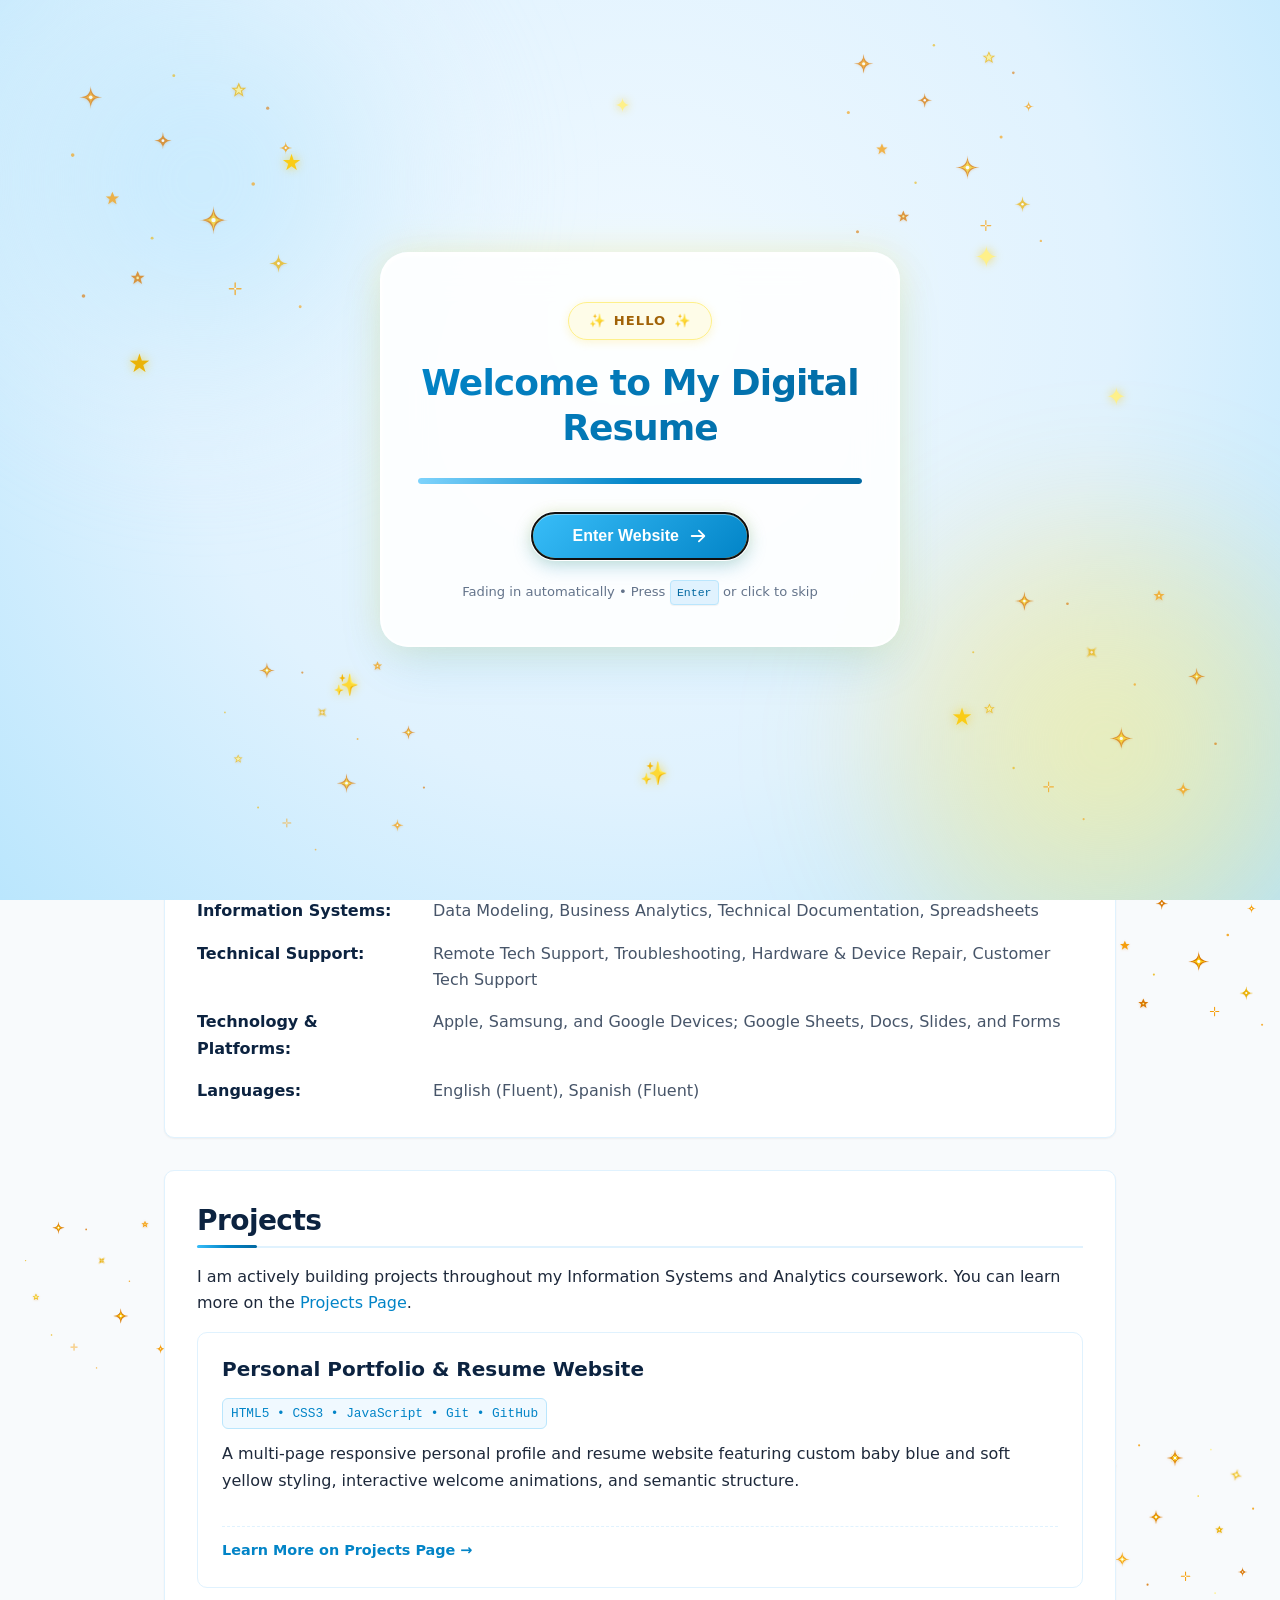
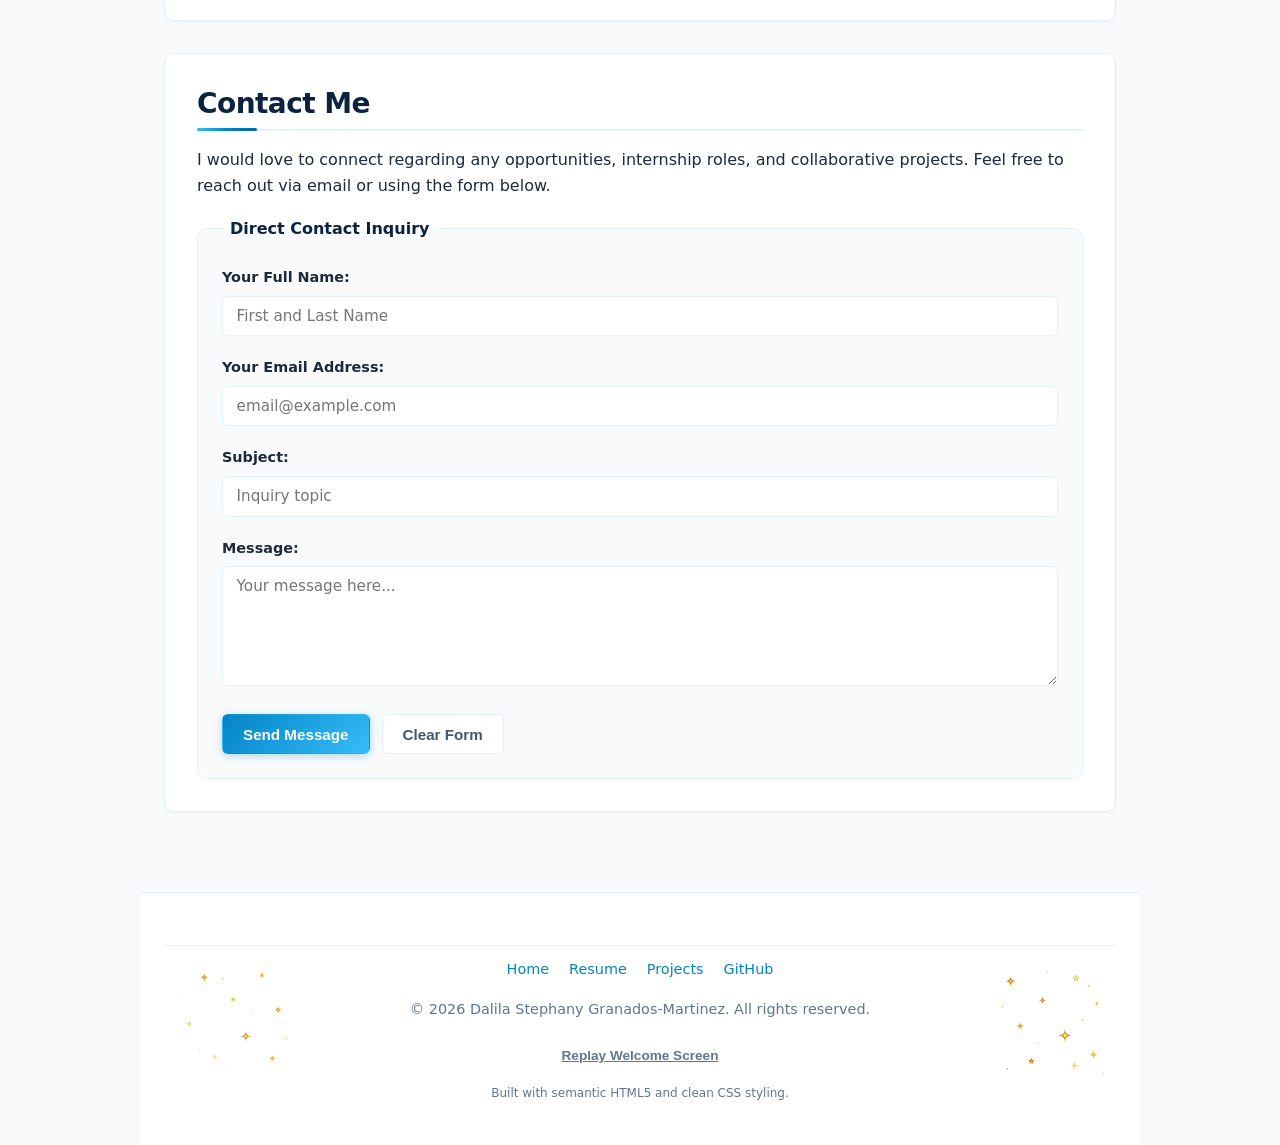
==== index.html @ 37bb9799 "Update project tab to highlight JavaScript welcome overlay, pastel design system, and responsive arc" ====
<!DOCTYPE html>
<html lang="en">

<head>
    <meta charset="UTF-8">
    <meta name="viewport" content="width=device-width, initial-scale=1.0">
    <meta name="description"
        content="Personal Profile and Portfolio of Dalila Stephany Granados-Martinez, Information Systems and Analytics student at Louisiana State University.">
    <title>Dalila Stephany Granados-Martinez | Home &amp; Profile</title>
    <link rel="stylesheet" href="styles.css?v=7">
    <noscript>
        <style>
            .welcome-overlay { display: none !important; }
            body.welcome-active { overflow: auto !important; }
        </style>
    </noscript>
</head>

<body class="page-home">

    <!-- Welcome to Digital Resume Splash Overlay -->
    <aside id="welcome-overlay" class="welcome-overlay" role="dialog" aria-modal="true"
        aria-label="Welcome to Digital Resume">
        <div class="welcome-glow-blue" aria-hidden="true"></div>
        <div class="welcome-glow-yellow" aria-hidden="true"></div>

        <!-- Star illustrations clusters -->
        <div class="welcome-star-decor welcome-star-left" aria-hidden="true">
            <img src="gold-stars-1.svg" alt="" width="260" height="260">
        </div>
        <div class="welcome-star-decor welcome-star-right" aria-hidden="true">
            <img src="gold-stars-2.svg" alt="" width="280" height="280">
        </div>
        <div class="welcome-star-decor welcome-star-top-right" aria-hidden="true">
            <img src="gold-stars-1.svg" alt="" width="220" height="220">
        </div>
        <div class="welcome-star-decor welcome-star-bottom-left" aria-hidden="true">
            <img src="gold-stars-2.svg" alt="" width="230" height="230">
        </div>

        <!-- Cute Floating Twinkling Stars -->
        <div class="welcome-sparkles" aria-hidden="true">
            <span class="cute-star star-1">★</span>
            <span class="cute-star star-2">✦</span>
            <span class="cute-star star-3">✨</span>
            <span class="cute-star star-4">★</span>
            <span class="cute-star star-5">✦</span>
            <span class="cute-star star-6">✨</span>
            <span class="cute-star star-7">★</span>
            <span class="cute-star star-8">✦</span>
        </div>

        <div class="welcome-card">
            <div class="welcome-pill">
                <span class="welcome-pill-sparkle">✨</span> Hello <span class="welcome-pill-sparkle">✨</span>
            </div>

            <h2 class="welcome-title">Welcome to My Digital Resume</h2>

            <div class="welcome-timer-bar" aria-hidden="true">
                <div class="welcome-timer-progress" id="welcome-progress"></div>
            </div>

            <div class="welcome-actions">
                <button type="button" id="enter-site-btn" class="welcome-btn-enter">
                    <span>Enter Website</span>
                    <svg class="welcome-arrow-icon" width="18" height="18" viewBox="0 0 20 20" fill="currentColor"
                        aria-hidden="true">
                        <path fill-rule="evenodd"
                            d="M10.293 3.293a1 1 0 011.414 0l6 6a1 1 0 010 1.414l-6 6a1 1 0 01-1.414-1.414L14.586 11H3a1 1 0 110-2h11.586l-4.293-4.293a1 1 0 010-1.414z"
                            clip-rule="evenodd" />
                    </svg>
                </button>
            </div>
            <p class="welcome-hint">Fading in automatically &bull; Press <kbd>Enter</kbd> or click to skip</p>
        </div>
    </aside>

    <header>
        <div class="brand-wrapper">
            <h1 class="brand-title">Dalila Stephany Granados-Martinez</h1>
            <p class="brand-subtitle">Information Systems &amp; Analytics &bull; Cyber Risk Concentration &bull; LSU</p>
            <p class="contact-meta">
                Location: Baton Rouge, Louisiana &bull;
                Email: <a href="mailto:dalilagranados08@gmail.com">dalilagranados08@gmail.com</a> &bull;
                GitHub: <a href="https://github.com/dalila-granados" target="_blank"
                    rel="noopener noreferrer">github.com/dalila-granados</a>
            </p>
        </div>

        <nav aria-label="Main Navigation">
            <ul class="nav-links">
                <li><button type="button" class="nav-action-btn js-replay-welcome" title="Replay Welcome Intro">✦ Intro</button></li>
                <li><a href="index.html" class="active">Home</a></li>
                <li><a href="resume.html">Resume</a></li>
                <li><a href="project.html">Projects</a></li>
            </ul>
        </nav>
    </header>

    <main>
        <!-- About Section -->
        <section id="about">
            <h2>About Me</h2>
            <div class="profile-card">
                <figure class="profile-avatar">
                    <img src="headshot.png" alt="Headshot of Dalila Stephany Granados-Martinez" width="160"
                        height="160">
                </figure>
                <div class="profile-content">
                    <p>
                        Welcome! I am <strong>Dalila Stephany Granados-Martinez</strong>, an Information Systems and
                        Analytics undergraduate at <strong>Louisiana State University (LSU)</strong> concentrating in
                        <strong>Cyber Risk</strong>.
                    </p>
                    <p>
                        I am currently an Operations Specialist at Apple,
                        managing end-to-end retail operations, high-volume inventory workflows, and customer problem
                        resolution.
                    </p>
                    <p>
                        My background also includes technical support at LSU Frey Computing Services, serving as Lead
                        Repair Technician at UBreakIFix diagnosing Apple, Samsung, and Google devices, and retail
                        leadership as a Manager at Walgreens.
                    </p>
                    <p>
                        Explore my comprehensive work history and coursework on my <a href="resume.html">Resume</a>
                        page, and review my software and analytics work on the <a href="project.html">Projects</a> page.
                    </p>
                </div>
            </div>
        </section>

        <!-- Core Competencies Overview -->
        <section id="overview">
            <h2>Core Competencies &amp; Skills</h2>
            <dl>
                <dt>Currently Learning:</dt>
                <dd>Python, HTML, CSS, JavaScript, SQL</dd>

                <dt>Information Systems:</dt>
                <dd>Data Modeling, Business Analytics, Technical Documentation, Spreadsheets</dd>

                <dt>Technical Support:</dt>
                <dd>Remote Tech Support, Troubleshooting, Hardware &amp; Device Repair, Customer Tech Support</dd>

                <dt>Technology &amp; Platforms:</dt>
                <dd>Apple, Samsung, and Google Devices; Google Sheets, Docs, Slides, and Forms</dd>

                <dt>Languages:</dt>
                <dd>English (Fluent), Spanish (Fluent)</dd>
            </dl>
        </section>

        <!-- Featured Projects Section -->
        <section id="featured-work">
            <h2>Projects</h2>
            <p>I am actively building projects throughout my Information Systems and Analytics coursework. You can learn
                more on the <a href="project.html">Projects Page</a>.</p>

            <article class="project-card">
                <div>
                    <h3>Personal Portfolio &amp; Resume Website</h3>
                    <span class="project-tech">HTML5 &bull; CSS3 &bull; JavaScript &bull; Git &bull; GitHub</span>
                    <p>A multi-page responsive personal profile and resume website featuring custom baby blue and soft yellow styling, interactive welcome animations, and semantic structure.</p>
                </div>
                <div class="project-links">
                    <a href="project.html">Learn More on Projects Page &rarr;</a>
                </div>
            </article>
        </section>

        <!-- Contact Section -->
        <section id="contact">
            <h2>Contact Me</h2>
            <p>I would love to connect regarding any opportunities, internship roles, and collaborative projects.
                Feel free to reach out via email or using the form below.</p>

            <form action="#" method="post">
                <fieldset>
                    <legend>Direct Contact Inquiry</legend>
                    <div class="form-group">
                        <label for="contact-name">Your Full Name:</label>
                        <input type="text" id="contact-name" name="name" placeholder="First and Last Name" required>
                    </div>
                    <div class="form-group">
                        <label for="contact-email">Your Email Address:</label>
                        <input type="email" id="contact-email" name="email" placeholder="email@example.com" required>
                    </div>
                    <div class="form-group">
                        <label for="contact-subject">Subject:</label>
                        <input type="text" id="contact-subject" name="subject" placeholder="Inquiry topic" required>
                    </div>
                    <div class="form-group">
                        <label for="contact-message">Message:</label>
                        <textarea id="contact-message" name="message" rows="5" placeholder="Your message here..."
                            required></textarea>
                    </div>
                    <div class="form-actions">
                        <button type="submit">Send Message</button>
                        <button type="reset">Clear Form</button>
                    </div>
                </fieldset>
            </form>
        </section>
    </main>

    <footer>
        <nav aria-label="Footer Navigation" class="footer-nav">
            <a href="index.html">Home</a>
            <a href="resume.html">Resume</a>
            <a href="project.html">Projects</a>
            <a href="https://github.com/dalila-granados" target="_blank" rel="noopener noreferrer">GitHub</a>
        </nav>
        <p>&copy; 2026 Dalila Stephany Granados-Martinez. All rights reserved.</p>
        <p><button type="button" class="footer-replay-btn js-replay-welcome">Replay Welcome Screen</button></p>
        <p><small>Built with semantic HTML5 and clean CSS styling.</small></p>
    </footer>

    <script src="welcome.js"></script>
</body>

</html>
---- styles.css ----
/* ==========================================================================
   Dalila Granados - Personal Portfolio & Resume Stylesheet
   Modern, responsive, and clean design system using Vanilla CSS.
   ========================================================================== */

/* CSS Custom Properties / Design Tokens - Baby Blue & Soft Yellow Theme */
:root {
    --primary-color: #0284c7;       /* Rich Baby Blue / Sky for accessible text & elements */
    --primary-hover: #0369a1;       /* Deep Sky Blue for hover states */
    --primary-light: #f0f9ff;       /* Very soft baby blue tint for badges, tags, pills */
    --primary-baby-blue: #38bdf8;   /* Vibrant baby blue for gradients, glows, and accents */
    --primary-sky-soft: #bae6fd;    /* Soft pastel baby blue */
    
    --secondary-color: #0c2340;     /* Deep midnight navy for bold headings & text contrast */
    
    --accent-color: #facc15;        /* Soft sunny yellow */
    --accent-soft: #fef08a;         /* Delicate soft butter yellow */
    --accent-light: #fefce8;        /* Ultra soft pastel yellow for hovers & highlights */
    --accent-glow: rgba(250, 204, 21, 0.4);

    --text-primary: #1e293b;
    --text-secondary: #475569;
    --text-muted: #64748b;
    --bg-main: #f8fafc;
    --bg-card: #ffffff;
    --border-color: #e0f2fe;
    --border-hover: #bae6fd;

    --shadow-sm: 0 1px 2px 0 rgba(0, 0, 0, 0.05);
    --shadow-md: 0 4px 6px -1px rgba(0, 0, 0, 0.08), 0 2px 4px -2px rgba(0, 0, 0, 0.06);
    --shadow-lg: 0 10px 15px -3px rgba(0, 0, 0, 0.08), 0 4px 6px -4px rgba(0, 0, 0, 0.06);

    --font-sans: system-ui, -apple-system, BlinkMacSystemFont, "Segoe UI", Roboto, Oxygen, Ubuntu, Cantarell, "Open Sans", "Helvetica Neue", sans-serif;
    --font-mono: ui-monospace, SFMono-Regular, Menlo, Monaco, Consolas, "Liberation Mono", "Courier New", monospace;

    --radius-sm: 6px;
    --radius-md: 10px;
    --radius-lg: 16px;
    --radius-full: 9999px;

    --transition-fast: 0.15s ease-in-out;
    --transition-normal: 0.25s ease-in-out;
}

/* Reset & Base Styles */
*,
*::before,
*::after {
    box-sizing: border-box;
    margin: 0;
    padding: 0;
}

html {
    font-size: 16px;
    scroll-behavior: smooth;
}

body {
    font-family: var(--font-sans);
    line-height: 1.65;
    color: var(--text-primary);
    background-color: var(--bg-main);
    min-height: 100vh;
    display: flex;
    flex-direction: column;
}

/* Page 1: Home Page Star Constellation */
body.page-home {
    background-image: 
        url('gold-stars-1.svg'),
        url('gold-stars-2.svg'),
        url('gold-stars-3.svg'),
        url('gold-stars-1.svg'),
        url('gold-stars-2.svg'),
        url('gold-stars-3.svg');
    background-repeat: no-repeat, no-repeat, no-repeat, no-repeat, no-repeat, no-repeat;
    background-position: 
        calc(50% - 640px) 130px,
        calc(50% + 530px) 250px,
        calc(50% - 610px) 630px,
        calc(50% + 540px) 840px,
        calc(50% - 630px) 1200px,
        calc(50% + 510px) 1420px;
    background-size: 260px auto, 310px auto, 240px auto, 270px auto, 250px auto, 280px auto;
}

/* Page 2: Resume Page Star Constellation (Distinct Rhythm & Higher Frequency for Longer Page) */
body.page-resume {
    background-image: 
        url('gold-stars-3.svg'),
        url('gold-stars-1.svg'),
        url('gold-stars-2.svg'),
        url('gold-stars-3.svg'),
        url('gold-stars-1.svg'),
        url('gold-stars-2.svg'),
        url('gold-stars-3.svg'),
        url('gold-stars-1.svg');
    background-repeat: no-repeat, no-repeat, no-repeat, no-repeat, no-repeat, no-repeat, no-repeat, no-repeat;
    background-position: 
        calc(50% + 540px) 90px,
        calc(50% - 630px) 310px,
        calc(50% + 520px) 580px,
        calc(50% - 650px) 910px,
        calc(50% + 540px) 1250px,
        calc(50% - 610px) 1590px,
        calc(50% + 530px) 1920px,
        calc(50% - 630px) 2240px;
    background-size: 290px auto, 250px auto, 280px auto, 300px auto, 240px auto, 280px auto, 260px auto, 250px auto;
}

/* Page 3: Projects Page Star Constellation (Playful Asymmetric Placement) */
body.page-projects {
    background-image: 
        url('gold-stars-2.svg'),
        url('gold-stars-3.svg'),
        url('gold-stars-1.svg'),
        url('gold-stars-2.svg'),
        url('gold-stars-3.svg');
    background-repeat: no-repeat, no-repeat, no-repeat, no-repeat, no-repeat;
    background-position: 
        calc(50% - 620px) 80px,
        calc(50% + 510px) 190px,
        calc(50% - 650px) 490px,
        calc(50% + 550px) 740px,
        calc(50% - 590px) 1040px;
    background-size: 280px auto, 250px auto, 300px auto, 240px auto, 270px auto;
}

/* Typography */
h1,
h2,
h3,
h4,
h5,
h6 {
    color: var(--secondary-color);
    font-weight: 700;
    line-height: 1.25;
}

h1 {
    font-size: 2.25rem;
    letter-spacing: -0.025em;
    margin-bottom: 0.5rem;
}

h2 {
    font-size: 1.75rem;
    letter-spacing: -0.02em;
    margin-bottom: 1rem;
    padding-bottom: 0.5rem;
    border-bottom: 2px solid var(--border-color);
    position: relative;
}

h2::after {
    content: "";
    position: absolute;
    bottom: -2px;
    left: 0;
    width: 60px;
    height: 3px;
    border-radius: 2px;
    background: linear-gradient(90deg, #38bdf8 0%, #0284c7 50%, #0369a1 100%);
}

h3 {
    font-size: 1.25rem;
    margin-top: 1rem;
    margin-bottom: 0.5rem;
}

p {
    margin-bottom: 1rem;
}

a {
    color: var(--primary-color);
    text-decoration: none;
    transition: color var(--transition-fast);
}

a:hover {
    color: var(--primary-hover);
    text-decoration: underline;
}

/* Layout Container */
.container,
header,
main,
footer {
    width: 100%;
    max-width: 1000px;
    margin-left: auto;
    margin-right: auto;
    padding-left: 1.5rem;
    padding-right: 1.5rem;
}

main {
    flex: 1 0 auto;
    padding-top: 2rem;
    padding-bottom: 3rem;
}

/* Header & Site Brand */
header {
    background-color: var(--bg-card);
    background-image: url('gold-stars-1.svg');
    background-repeat: no-repeat;
    background-position: right 1.75rem top 1rem;
    background-size: 160px auto;
    border-bottom: 1px solid var(--border-color);
    padding-top: 1.75rem;
    padding-bottom: 1.25rem;
    box-shadow: var(--shadow-sm);
    position: relative;
}

body.page-home header {
    background-image: url('gold-stars-1.svg');
    background-position: right 1.75rem top 1rem;
    background-size: 160px auto;
}

body.page-resume header {
    background-image: url('gold-stars-3.svg');
    background-position: right 2.25rem top 0.75rem;
    background-size: 175px auto;
}

body.page-projects header {
    background-image: url('gold-stars-2.svg');
    background-position: right 1.5rem top 1.25rem;
    background-size: 165px auto;
}

.brand-wrapper {
    position: relative;
    z-index: 1;
    margin-bottom: 1rem;
}

.brand-title {
    font-size: 2rem;
    color: var(--secondary-color);
    margin-bottom: 0.25rem;
}

.brand-subtitle {
    font-size: 1.05rem;
    color: var(--text-secondary);
    font-weight: 500;
}

.contact-meta {
    font-size: 0.9rem;
    color: var(--text-muted);
    margin-top: 0.4rem;
}

.contact-meta a {
    color: var(--text-secondary);
    font-weight: 500;
}

.contact-meta a:hover {
    color: var(--primary-color);
}

/* Navigation */
nav {
    margin-top: 1.25rem;
    padding-top: 0.75rem;
    border-top: 1px solid var(--border-color);
}

.nav-links {
    display: flex;
    flex-wrap: wrap;
    align-items: center;
    gap: 0.75rem;
    list-style: none;
    padding: 0;
    margin: 0;
}

.nav-links a {
    display: inline-block;
    padding: 0.5rem 1rem;
    font-size: 0.95rem;
    font-weight: 600;
    color: var(--text-secondary);
    text-decoration: none;
    border-radius: var(--radius-sm);
    background-color: var(--bg-main);
    border: 1px solid var(--border-color);
    transition: all var(--transition-fast);
}

.nav-links a:hover {
    background-color: var(--primary-light);
    color: var(--primary-hover);
    border-color: var(--primary-baby-blue);
    text-decoration: none;
}

.nav-links a.active {
    background: linear-gradient(135deg, var(--primary-color) 0%, var(--primary-baby-blue) 100%);
    color: #ffffff;
    border-color: var(--primary-color);
    box-shadow: 0 2px 8px rgba(2, 132, 199, 0.25);
}

/* Section Card Wrappers */
section {
    position: relative;
    z-index: 1;
    background-color: var(--bg-card);
    border: 1px solid var(--border-color);
    border-radius: var(--radius-md);
    padding: 2rem;
    margin-bottom: 2rem;
    box-shadow: var(--shadow-sm);
    transition: box-shadow var(--transition-normal);
}

section:hover {
    box-shadow: var(--shadow-md);
}

hr {
    border: 0;
    height: 1px;
    background-color: var(--border-color);
    margin: 1.75rem 0;
}

/* Profile / Bio Section */
.profile-card {
    display: flex;
    flex-direction: column;
    gap: 1.5rem;
}

@media (min-width: 640px) {
    .profile-card {
        flex-direction: row;
        align-items: flex-start;
    }
}

.profile-avatar {
    flex-shrink: 0;
    text-align: center;
}

.profile-avatar img {
    border-radius: var(--radius-lg);
    border: 3px solid var(--border-color);
    background-color: var(--bg-main);
    box-shadow: var(--shadow-md);
    display: block;
    margin: 0 auto;
}

.profile-avatar figcaption {
    font-size: 0.8rem;
    color: var(--text-muted);
    margin-top: 0.5rem;
    max-width: 180px;
}

.profile-content {
    flex: 1;
}

/* Skills Definition List */
dl {
    display: grid;
    grid-template-columns: 1fr;
    gap: 1rem;
    margin-top: 1rem;
}

@media (min-width: 700px) {
    dl {
        grid-template-columns: 220px 1fr;
        align-items: baseline;
    }
}

dt {
    font-weight: 700;
    color: var(--secondary-color);
}

dd {
    color: var(--text-secondary);
    margin-left: 0;
}

/* Cards & Articles (Experience & Projects) */
article {
    border-left: 3px solid var(--primary-color);
    padding-left: 1.25rem;
    margin-bottom: 1.75rem;
}

article:last-of-type {
    margin-bottom: 0;
}

article h3 {
    margin-top: 0;
    color: var(--secondary-color);
}

.meta-date {
    font-size: 0.875rem;
    color: var(--text-muted);
    margin-bottom: 0.75rem;
    font-weight: 500;
}

ul,
ol {
    margin-bottom: 1rem;
    padding-left: 1.5rem;
}

li {
    margin-bottom: 0.4rem;
    color: var(--text-secondary);
}

/* Project Cards Grid */
.projects-grid {
    display: grid;
    grid-template-columns: 1fr;
    gap: 1.5rem;
}

@media (min-width: 680px) {
    .projects-grid {
        grid-template-columns: 1fr 1fr;
    }
}

.project-card {
    border: 1px solid var(--border-color);
    border-radius: var(--radius-md);
    padding: 1.5rem;
    background-color: var(--bg-card);
    display: flex;
    flex-direction: column;
    justify-content: space-between;
    transition: transform var(--transition-fast), box-shadow var(--transition-fast);
}

.project-card:hover {
    transform: translateY(-2px);
    box-shadow: 0 8px 20px -4px rgba(2, 132, 199, 0.12);
    border-color: var(--primary-sky-soft);
}

.project-card h3 {
    margin-top: 0;
}

.project-tech {
    display: inline-block;
    font-size: 0.8rem;
    font-family: var(--font-mono);
    background-color: var(--primary-light);
    color: var(--primary-color);
    border: 1px solid var(--primary-sky-soft);
    padding: 0.25rem 0.5rem;
    border-radius: var(--radius-sm);
    margin-top: 0.5rem;
    margin-bottom: 0.75rem;
}

.project-links {
    margin-top: 1rem;
    padding-top: 0.75rem;
    border-top: 1px dashed var(--border-color);
    display: flex;
    gap: 1rem;
    font-weight: 600;
    font-size: 0.9rem;
}

/* Tables */
table {
    width: 100%;
    border-collapse: collapse;
    margin: 1.25rem 0;
    font-size: 0.95rem;
}

th,
td {
    padding: 0.75rem 1rem;
    text-align: left;
    border-bottom: 1px solid var(--border-color);
}

th {
    background-color: var(--bg-main);
    color: var(--secondary-color);
    font-weight: 600;
}

tr:hover td {
    background-color: var(--accent-light);
}

/* Form Styles */
fieldset {
    border: 1px solid var(--border-color);
    border-radius: var(--radius-md);
    padding: 1.5rem;
    background-color: var(--bg-main);
}

legend {
    font-weight: 700;
    color: var(--secondary-color);
    padding: 0 0.5rem;
}

.form-group {
    margin-bottom: 1.25rem;
}

label {
    display: block;
    margin-bottom: 0.35rem;
    font-weight: 600;
    font-size: 0.9rem;
    color: var(--text-primary);
}

input[type="text"],
input[type="email"],
textarea,
select {
    width: 100%;
    padding: 0.65rem 0.85rem;
    border: 1px solid var(--border-color);
    border-radius: var(--radius-sm);
    font-family: inherit;
    font-size: 0.95rem;
    background-color: #ffffff;
    color: var(--text-primary);
    transition: border-color var(--transition-fast), box-shadow var(--transition-fast);
}

input[type="text"]:focus,
input[type="email"]:focus,
textarea:focus,
select:focus {
    outline: none;
    border-color: var(--primary-baby-blue);
    box-shadow: 0 0 0 3px rgba(56, 189, 248, 0.22);
}

textarea {
    resize: vertical;
    min-height: 120px;
}

.form-actions {
    display: flex;
    gap: 0.75rem;
    margin-top: 1rem;
}

button {
    display: inline-flex;
    align-items: center;
    justify-content: center;
    padding: 0.65rem 1.25rem;
    font-size: 0.95rem;
    font-weight: 600;
    border-radius: var(--radius-sm);
    cursor: pointer;
    border: 1px solid transparent;
    transition: all var(--transition-fast);
}

button[type="submit"] {
    background: linear-gradient(135deg, var(--primary-color) 0%, var(--primary-baby-blue) 100%);
    color: #ffffff;
    box-shadow: 0 2px 8px rgba(2, 132, 199, 0.3);
}

button[type="submit"]:hover {
    background: linear-gradient(135deg, var(--primary-hover) 0%, var(--primary-color) 100%);
    box-shadow: 0 4px 14px rgba(2, 132, 199, 0.4);
}

button[type="reset"] {
    background-color: #ffffff;
    color: var(--text-secondary);
    border-color: var(--border-color);
}

button[type="reset"]:hover {
    background-color: var(--border-color);
    color: var(--secondary-color);
}

/* Details & Summary (Collapsible) */
details {
    border: 1px solid var(--border-color);
    border-radius: var(--radius-sm);
    padding: 0.75rem 1rem;
    margin-top: 0.75rem;
    background-color: var(--bg-main);
}

summary {
    font-weight: 600;
    cursor: pointer;
    color: var(--secondary-color);
}

details[open] summary {
    margin-bottom: 0.5rem;
}

/* Footer */
footer {
    position: relative;
    background-color: var(--bg-card);
    background-image: 
        url('gold-stars-2.svg'),
        url('gold-stars-1.svg');
    background-repeat: no-repeat, no-repeat;
    background-position: left 2rem center, right 2rem center;
    background-size: 120px auto, 115px auto;
    border-top: 1px solid var(--border-color);
    padding-top: 2rem;
    padding-bottom: 2rem;
    text-align: center;
    font-size: 0.9rem;
    color: var(--text-muted);
}

.footer-nav,
footer p {
    position: relative;
    z-index: 1;
}

footer p {
    margin-bottom: 0.5rem;
}

.footer-nav {
    display: flex;
    justify-content: center;
    gap: 1.25rem;
    margin-bottom: 1rem;
}

/* Responsive Star Accents */
@media (max-width: 1400px) {
    body.page-home {
        background-position: 
            left 10px top 130px,
            right 10px top 250px,
            left 10px top 630px,
            right 10px top 840px,
            left 10px top 1200px,
            right 10px top 1420px;
        background-size: 180px auto, 200px auto, 170px auto, 190px auto, 180px auto, 190px auto;
    }

    body.page-resume {
        background-position: 
            right 10px top 90px,
            left 10px top 310px,
            right 10px top 580px,
            left 10px top 910px,
            right 10px top 1250px,
            left 10px top 1590px,
            right 10px top 1920px,
            left 10px top 2240px;
        background-size: 190px auto, 175px auto, 185px auto, 200px auto, 170px auto, 185px auto, 175px auto, 180px auto;
    }

    body.page-projects {
        background-position: 
            left 10px top 80px,
            right 10px top 190px,
            left 10px top 490px,
            right 10px top 740px,
            left 10px top 1040px;
        background-size: 185px auto, 175px auto, 200px auto, 170px auto, 180px auto;
    }
}

@media (max-width: 1100px) {
    body {
        /* When content fills screen width, keep background clean to prevent overlapping body content */
        background-image: none;
    }

    header {
        background-position: right 1rem top 1rem;
        background-size: 130px auto;
    }

    footer {
        background-position: left 1rem center, right 1rem center;
        background-size: 90px auto, 90px auto;
    }
}

@media (max-width: 768px) {
    header {
        background-position: right 0.5rem top 0.5rem;
        background-size: 100px auto;
    }

    footer {
        background-position: left 0.5rem center, right 0.5rem center;
        background-size: 75px auto, 75px auto;
    }
}

/* ==========================================================================
   Welcome Splash Overlay Styles
   ========================================================================== */

body.welcome-active {
    overflow: hidden;
}

body.welcome-loaded header,
body.welcome-loaded main,
body.welcome-loaded footer {
    animation: welcomePageEntrance 0.8s cubic-bezier(0.16, 1, 0.3, 1) both;
}

@keyframes welcomePageEntrance {
    0% {
        opacity: 0;
        transform: translateY(12px);
    }
    100% {
        opacity: 1;
        transform: translateY(0);
    }
}

/* Splash Overlay Fullscreen Container - Cute Light Blue & Soft Yellow Theme */
.welcome-overlay {
    position: fixed;
    top: 0;
    left: 0;
    width: 100vw;
    height: 100vh;
    z-index: 999999;
    display: flex;
    align-items: center;
    justify-content: center;
    background: radial-gradient(circle at 50% 35%, #f0f9ff 0%, #e0f2fe 55%, #bae6fd 100%);
    padding: 1.5rem;
    overflow: hidden;
    opacity: 1;
    visibility: visible;
    transform: scale(1);
    filter: blur(0);
    transition: 
        opacity 0.75s cubic-bezier(0.16, 1, 0.3, 1),
        transform 0.75s cubic-bezier(0.16, 1, 0.3, 1),
        filter 0.75s cubic-bezier(0.16, 1, 0.3, 1),
        visibility 0.75s;
    user-select: none;
}

/* Fade-out state when transitioning into website */
.welcome-overlay.fade-out {
    opacity: 0;
    visibility: hidden;
    transform: scale(1.04);
    filter: blur(8px);
    pointer-events: none;
}

/* Ambient Baby Blue & Soft Yellow Radial Glows */
.welcome-glow-purple,
.welcome-glow-blue {
    position: absolute;
    top: -120px;
    left: -100px;
    width: 600px;
    height: 600px;
    border-radius: 50%;
    background: radial-gradient(circle, rgba(186, 230, 253, 0.75) 0%, rgba(224, 242, 254, 0.25) 55%, transparent 70%);
    filter: blur(60px);
    pointer-events: none;
    z-index: 1;
}

.welcome-glow-gold,
.welcome-glow-yellow {
    position: absolute;
    bottom: -120px;
    right: -100px;
    width: 550px;
    height: 550px;
    border-radius: 50%;
    background: radial-gradient(circle, rgba(254, 240, 138, 0.65) 0%, rgba(250, 204, 21, 0.15) 55%, transparent 70%);
    filter: blur(60px);
    pointer-events: none;
    z-index: 1;
}

/* Floating Gold Star Illustrations */
.welcome-star-decor {
    position: absolute;
    pointer-events: none;
    z-index: 1;
    opacity: 0.75;
}

.welcome-star-left {
    top: 6%;
    left: 4%;
    max-width: 250px;
    animation: welcomeFloatLeft 7s ease-in-out infinite alternate;
}

.welcome-star-right {
    bottom: 6%;
    right: 4%;
    max-width: 280px;
    animation: welcomeFloatRight 8s ease-in-out infinite alternate;
}

.welcome-star-top-right {
    top: 3%;
    right: 18%;
    max-width: 220px;
    animation: welcomeFloatRight 9s ease-in-out infinite alternate;
}

.welcome-star-bottom-left {
    bottom: 3%;
    left: 16%;
    max-width: 230px;
    animation: welcomeFloatLeft 8.5s ease-in-out infinite alternate;
}

/* Cute Floating Twinkling Stars */
.welcome-sparkles {
    position: absolute;
    inset: 0;
    pointer-events: none;
    z-index: 1;
    overflow: hidden;
}

.cute-star {
    position: absolute;
    color: #eab308;
    text-shadow: 0 0 10px rgba(250, 204, 21, 0.7);
    user-select: none;
    animation: starTwinkle 3s ease-in-out infinite alternate;
}

.star-1 { top: 16%; left: 22%; font-size: 1.4rem; animation-delay: 0.2s; color: #facc15; }
.star-2 { top: 26%; right: 22%; font-size: 1.8rem; animation-delay: 0.8s; color: #fef08a; }
.star-3 { bottom: 22%; left: 26%; font-size: 1.3rem; animation-delay: 1.4s; color: #eab308; }
.star-4 { bottom: 18%; right: 24%; font-size: 1.5rem; animation-delay: 2.1s; color: #facc15; }
.star-5 { top: 10%; left: 48%; font-size: 1.2rem; animation-delay: 0.5s; color: #fef08a; }
.star-6 { bottom: 12%; left: 50%; font-size: 1.4rem; animation-delay: 1.8s; color: #facc15; }
.star-7 { top: 38%; left: 10%; font-size: 1.6rem; animation-delay: 1.1s; color: #eab308; }
.star-8 { top: 42%; right: 12%; font-size: 1.5rem; animation-delay: 2.4s; color: #fef08a; }

@keyframes starTwinkle {
    0% {
        opacity: 0.25;
        transform: scale(0.8) rotate(-10deg);
    }
    50% {
        opacity: 1;
        transform: scale(1.25) rotate(15deg);
    }
    100% {
        opacity: 0.4;
        transform: scale(0.9) rotate(0deg);
    }
}

@keyframes welcomeFloatLeft {
    0% {
        transform: translateY(0) rotate(0deg);
    }
    100% {
        transform: translateY(-16px) rotate(-3deg);
    }
}

@keyframes welcomeFloatRight {
    0% {
        transform: translateY(0) rotate(0deg);
    }
    100% {
        transform: translateY(16px) rotate(3deg);
    }
}

/* Cute Frosted White Welcome Card */
.welcome-card {
    position: relative;
    z-index: 2;
    max-width: 520px;
    width: 100%;
    background: rgba(255, 255, 255, 0.88);
    backdrop-filter: blur(20px);
    -webkit-backdrop-filter: blur(20px);
    border: 2px solid rgba(255, 255, 255, 0.95);
    border-radius: 28px;
    padding: 3rem 2.25rem 2.5rem;
    text-align: center;
    box-shadow: 
        0 20px 50px -10px rgba(2, 132, 199, 0.18),
        0 0 35px rgba(254, 240, 138, 0.4),
        inset 0 2px 4px rgba(255, 255, 255, 0.9);
    animation: welcomeCardPop 0.8s cubic-bezier(0.16, 1, 0.3, 1) both;
}

@keyframes welcomeCardPop {
    0% {
        opacity: 0;
        transform: scale(0.92) translateY(20px);
    }
    100% {
        opacity: 1;
        transform: scale(1) translateY(0);
    }
}

/* Cute Soft Yellow Welcome Pill Badge */
.welcome-pill {
    display: inline-flex;
    align-items: center;
    gap: 0.5rem;
    padding: 0.45rem 1.25rem;
    border-radius: var(--radius-full);
    background: #fefce8;
    border: 1.5px solid #fef08a;
    color: #a16207;
    font-size: 0.82rem;
    font-weight: 700;
    letter-spacing: 0.08em;
    text-transform: uppercase;
    margin-bottom: 1.25rem;
    box-shadow: 0 2px 10px rgba(250, 204, 21, 0.2);
}

.welcome-pill-sparkle {
    color: #eab308;
    animation: starPulse 2s ease-in-out infinite alternate;
}

@keyframes starPulse {
    0% {
        transform: scale(0.9);
        opacity: 0.75;
    }
    100% {
        transform: scale(1.15);
        opacity: 1;
    }
}

/* Typography Inside Welcome Card */
.welcome-title {
    font-size: 2.25rem;
    font-weight: 800;
    line-height: 1.25;
    margin-bottom: 1.75rem;
    color: #0369a1;
    background: linear-gradient(135deg, #0284c7 0%, #0369a1 100%);
    -webkit-background-clip: text;
    -webkit-text-fill-color: transparent;
    letter-spacing: -0.025em;
    border: none;
    padding-bottom: 0;
}

.welcome-title::after {
    display: none;
}

/* 10-Second Timer Progress Bar */
.welcome-timer-bar {
    width: 100%;
    height: 6px;
    background: #e0f2fe;
    border-radius: var(--radius-full);
    margin-bottom: 1.75rem;
    overflow: hidden;
    position: relative;
}

.welcome-timer-progress {
    height: 100%;
    width: 0%;
    background: linear-gradient(90deg, #7dd3fc 0%, #0284c7 50%, #0369a1 100%);
    border-radius: var(--radius-full);
    box-shadow: 0 0 8px rgba(2, 132, 199, 0.45);
}

/* Enter Website Button */
.welcome-actions {
    display: flex;
    justify-content: center;
}

.welcome-btn-enter {
    display: inline-flex;
    align-items: center;
    justify-content: center;
    gap: 0.65rem;
    background: linear-gradient(135deg, #38bdf8 0%, #0284c7 100%);
    color: #ffffff;
    padding: 0.8rem 2.5rem;
    font-size: 1rem;
    font-weight: 700;
    border-radius: var(--radius-full);
    border: 2px solid #fef08a;
    cursor: pointer;
    box-shadow: 
        0 6px 18px rgba(2, 132, 199, 0.28),
        0 0 14px rgba(254, 240, 138, 0.4),
        inset 0 1px 0 rgba(255, 255, 255, 0.4);
    transition: 
        transform var(--transition-fast),
        box-shadow var(--transition-fast),
        border-color var(--transition-fast);
}

.welcome-btn-enter:hover {
    transform: translateY(-2px);
    box-shadow: 
        0 8px 24px rgba(2, 132, 199, 0.38),
        0 0 20px rgba(250, 204, 21, 0.55);
    border-color: #facc15;
}

.welcome-btn-enter:active {
    transform: translateY(0);
}

.welcome-arrow-icon {
    transition: transform var(--transition-fast);
}

.welcome-btn-enter:hover .welcome-arrow-icon {
    transform: translateX(4px);
}

.welcome-hint {
    font-size: 0.82rem;
    color: #64748b;
    margin-top: 1.25rem;
    margin-bottom: 0;
}

.welcome-hint kbd {
    display: inline-block;
    padding: 0.15rem 0.4rem;
    font-family: var(--font-mono);
    font-size: 0.72rem;
    color: #0369a1;
    background: #e0f2fe;
    border: 1px solid #bae6fd;
    border-radius: 4px;
    box-shadow: 0 1px 1px rgba(0, 0, 0, 0.05);
}

/* Nav Action Button for Replaying Intro */
.nav-action-btn {
    display: inline-flex;
    align-items: center;
    gap: 0.35rem;
    padding: 0.5rem 0.9rem;
    font-size: 0.9rem;
    font-weight: 600;
    text-decoration: none;
    color: #0284c7;
    background: rgba(56, 189, 248, 0.12);
    border: 1px dashed rgba(56, 189, 248, 0.45);
    border-radius: var(--radius-sm);
    cursor: pointer;
    transition: all var(--transition-fast);
}

.nav-action-btn:hover {
    background: var(--primary-light);
    color: var(--primary-hover);
    border-color: var(--primary-baby-blue);
    text-decoration: none;
    transform: translateY(-1px);
    box-shadow: 0 2px 6px rgba(56, 189, 248, 0.25);
}

/* Footer Replay Intro Link/Button */
.footer-replay-btn {
    background: none;
    border: none;
    color: var(--text-muted);
    font-size: 0.85rem;
    cursor: pointer;
    text-decoration: underline;
    margin-top: 0.5rem;
    display: inline-block;
    transition: color var(--transition-fast);
}

.footer-replay-btn:hover {
    color: var(--primary-color);
}

/* Mobile & Accessibility Optimizations */
@media (max-width: 640px) {
    .welcome-card {
        padding: 2rem 1.25rem 1.75rem;
        border-radius: 18px;
    }

    .welcome-title {
        font-size: 1.65rem;
    }

    .welcome-avatar-wrapper {
        width: 80px;
        height: 80px;
    }

    .welcome-star-decor {
        opacity: 0.35;
        max-width: 160px;
    }
}

@media (prefers-reduced-motion: reduce) {
    .welcome-overlay,
    .welcome-card,
    .welcome-star-decor,
    .welcome-btn-enter,
    .welcome-pill-sparkle {
        animation: none !important;
        transition: opacity 0.2s ease !important;
    }

    .welcome-timer-progress {
        transition: width 0.1s linear !important;
    }
}
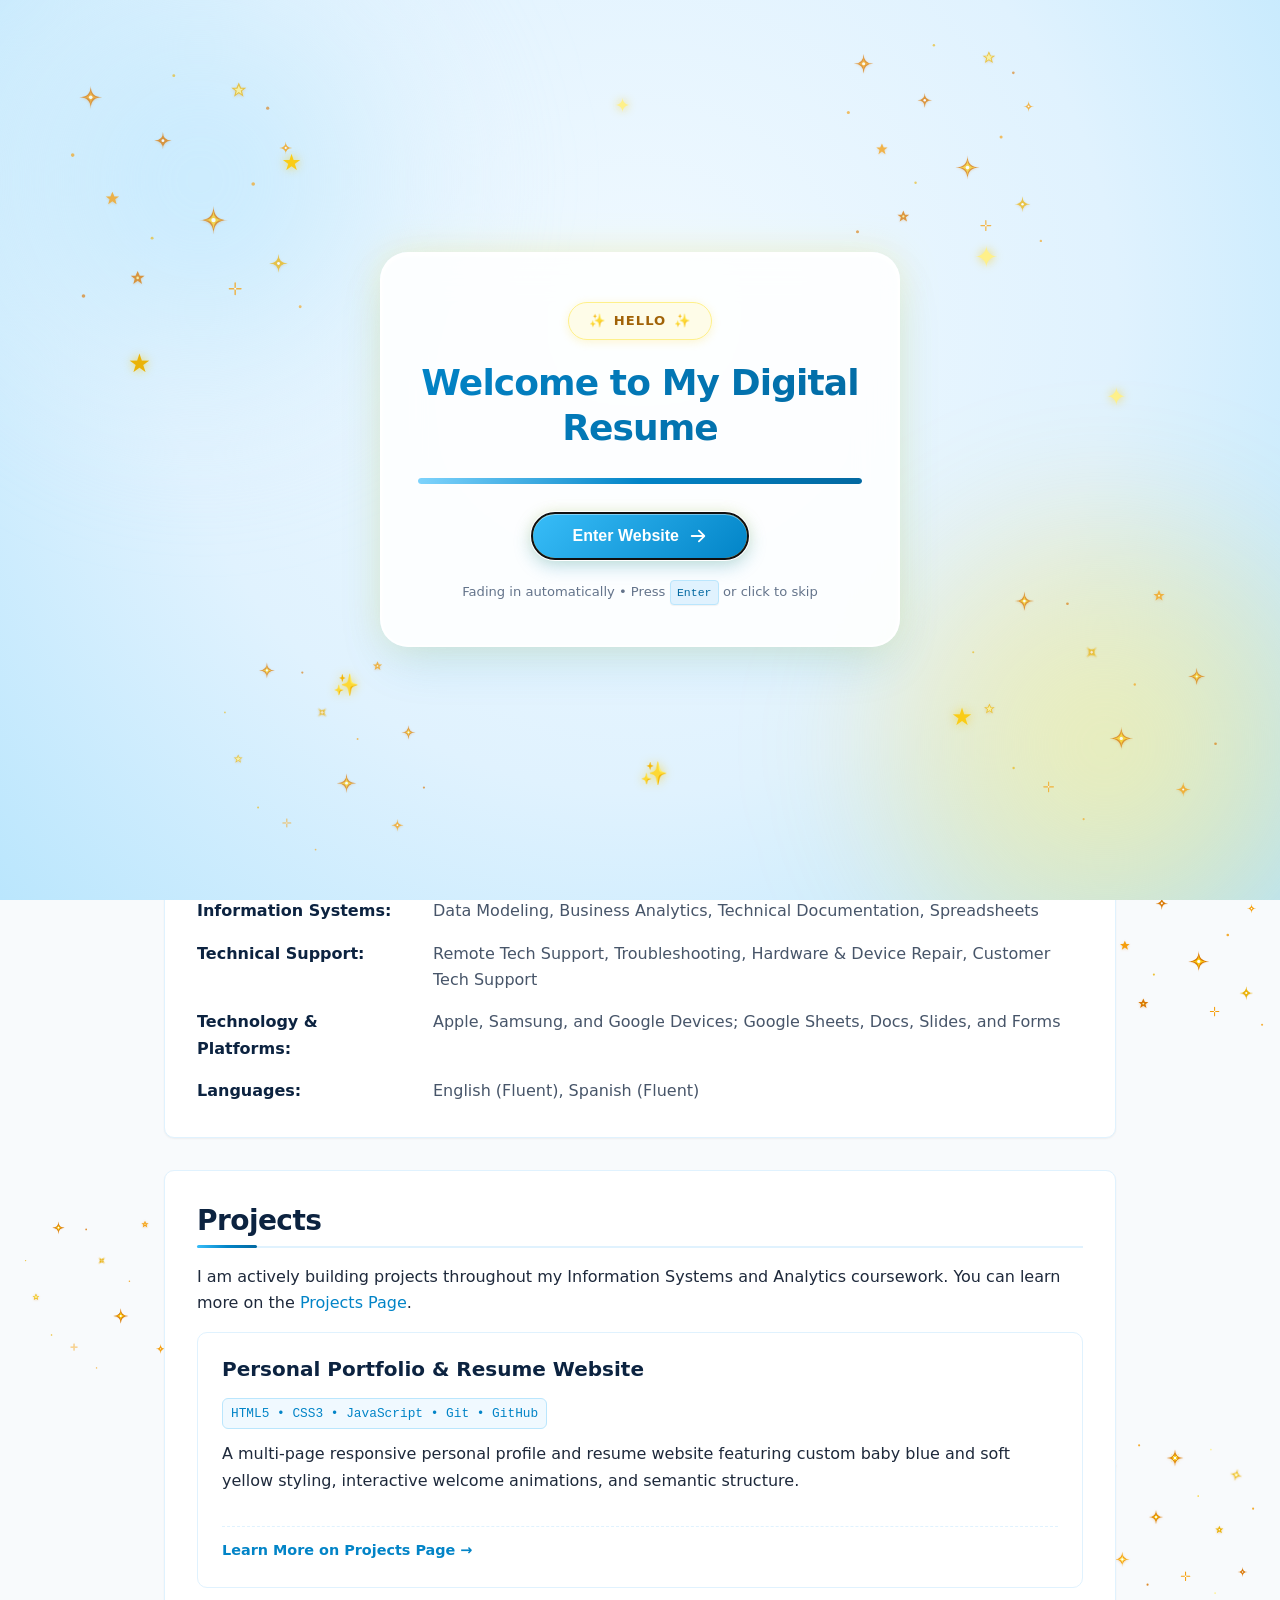
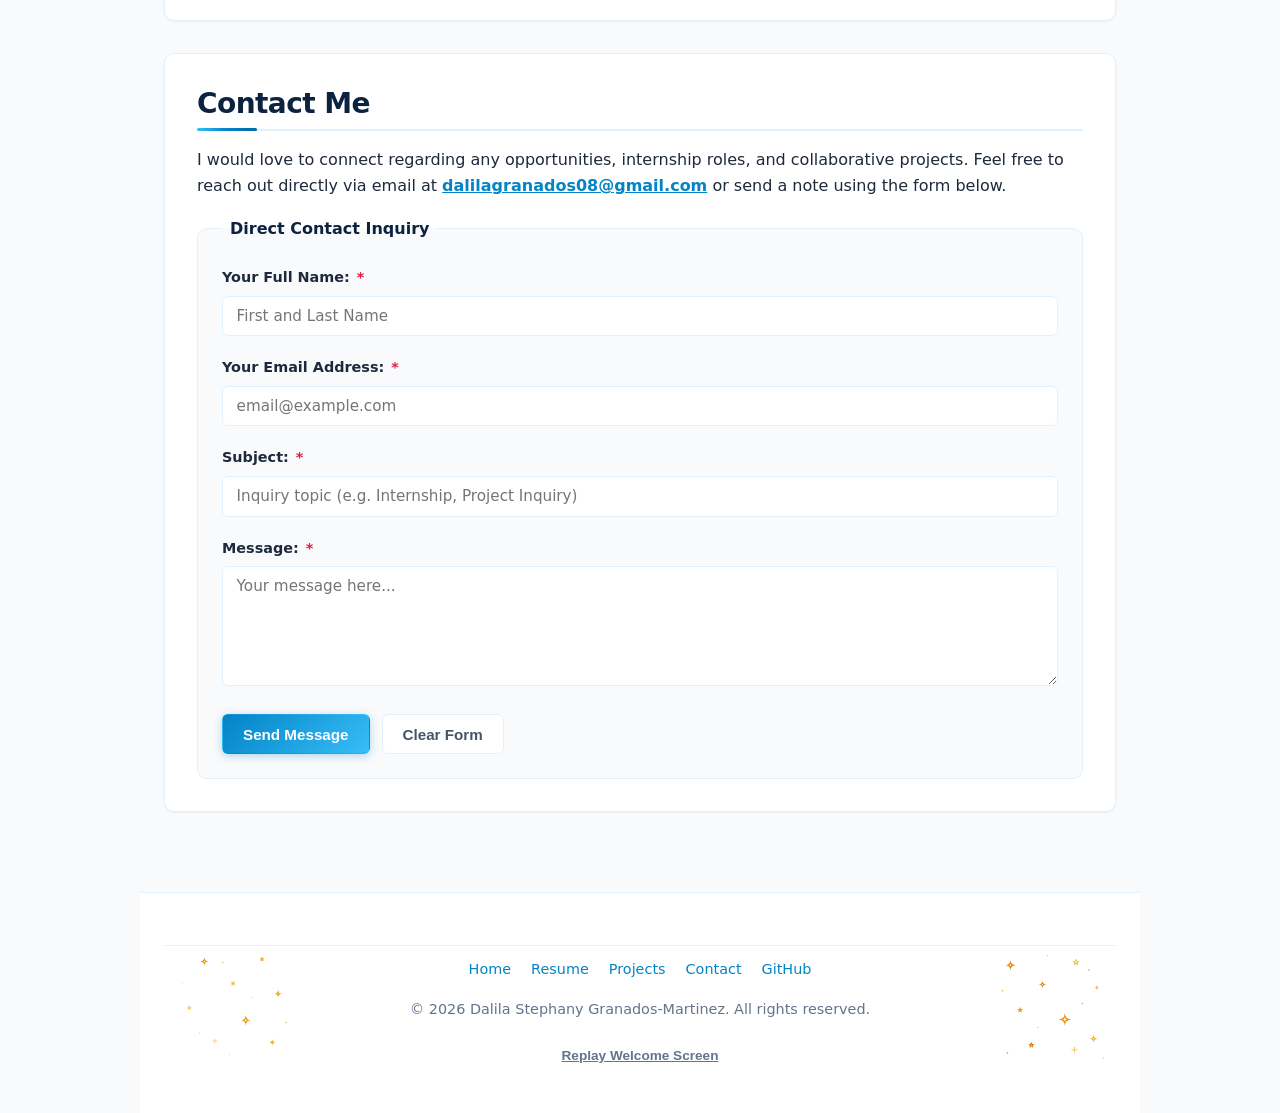
==== commit 1849eba8: "Configure contact form email delivery, live status feedback, and remove footer credit text" ====
--- a/index.html
+++ b/index.html
@@ -94,6 +94,7 @@
                 <li><a href="index.html" class="active">Home</a></li>
                 <li><a href="resume.html">Resume</a></li>
                 <li><a href="project.html">Projects</a></li>
+                <li><a href="#contact">Contact</a></li>
             </ul>
         </nav>
     </header>
@@ -171,34 +172,50 @@
         </section>
 
         <!-- Contact Section -->
-        <section id="contact">
+        <section id="contact" class="contact-section">
             <h2>Contact Me</h2>
             <p>I would love to connect regarding any opportunities, internship roles, and collaborative projects.
-                Feel free to reach out via email or using the form below.</p>
-
-            <form action="#" method="post">
+                Feel free to reach out directly via email at <a href="mailto:dalilagranados08@gmail.com" class="direct-email-link">dalilagranados08@gmail.com</a> or send a note using the form below.</p>
+
+            <form id="contact-form" action="https://formsubmit.co/dalilagranados08@gmail.com" method="POST">
+                <!-- FormSubmit Configuration & Anti-Spam -->
+                <input type="hidden" name="_captcha" value="false">
+                <input type="hidden" name="_template" value="table">
+                <input type="hidden" name="_subject" id="contact-form-subject" value="New Portfolio Contact Message">
+                <input type="text" name="_honey" style="display:none" tabindex="-1" autocomplete="off">
+
                 <fieldset>
                     <legend>Direct Contact Inquiry</legend>
-                    <div class="form-group">
-                        <label for="contact-name">Your Full Name:</label>
-                        <input type="text" id="contact-name" name="name" placeholder="First and Last Name" required>
-                    </div>
-                    <div class="form-group">
-                        <label for="contact-email">Your Email Address:</label>
-                        <input type="email" id="contact-email" name="email" placeholder="email@example.com" required>
-                    </div>
-                    <div class="form-group">
-                        <label for="contact-subject">Subject:</label>
-                        <input type="text" id="contact-subject" name="subject" placeholder="Inquiry topic" required>
-                    </div>
-                    <div class="form-group">
-                        <label for="contact-message">Message:</label>
-                        <textarea id="contact-message" name="message" rows="5" placeholder="Your message here..."
-                            required></textarea>
+
+                    <!-- Dynamic Live Status Banner -->
+                    <div id="contact-status" class="form-status" aria-live="polite" role="status" style="display: none;"></div>
+
+                    <div class="form-group">
+                        <label for="contact-name">Your Full Name: <span class="required-indicator" aria-hidden="true">*</span></label>
+                        <input type="text" id="contact-name" name="name" placeholder="First and Last Name" required autocomplete="name">
+                    </div>
+                    <div class="form-group">
+                        <label for="contact-email">Your Email Address: <span class="required-indicator" aria-hidden="true">*</span></label>
+                        <input type="email" id="contact-email" name="email" placeholder="email@example.com" required autocomplete="email">
+                    </div>
+                    <div class="form-group">
+                        <label for="contact-subject">Subject: <span class="required-indicator" aria-hidden="true">*</span></label>
+                        <input type="text" id="contact-subject" name="subject" placeholder="Inquiry topic (e.g. Internship, Project Inquiry)" required>
+                    </div>
+                    <div class="form-group">
+                        <label for="contact-message">Message: <span class="required-indicator" aria-hidden="true">*</span></label>
+                        <textarea id="contact-message" name="message" rows="5" placeholder="Your message here..." required></textarea>
                     </div>
                     <div class="form-actions">
-                        <button type="submit">Send Message</button>
-                        <button type="reset">Clear Form</button>
+                        <button type="submit" id="contact-submit-btn">
+                            <span class="btn-text">Send Message</span>
+                            <span class="btn-spinner" aria-hidden="true" style="display: none;">
+                                <svg class="spinner-svg" viewBox="0 0 24 24" width="16" height="16">
+                                    <circle class="spinner-circle" cx="12" cy="12" r="10" stroke="currentColor" stroke-width="3" fill="none" stroke-linecap="round"/>
+                                </svg>
+                            </span>
+                        </button>
+                        <button type="reset" id="contact-reset-btn">Clear Form</button>
                     </div>
                 </fieldset>
             </form>
@@ -210,11 +227,11 @@
             <a href="index.html">Home</a>
             <a href="resume.html">Resume</a>
             <a href="project.html">Projects</a>
+            <a href="#contact">Contact</a>
             <a href="https://github.com/dalila-granados" target="_blank" rel="noopener noreferrer">GitHub</a>
         </nav>
         <p>&copy; 2026 Dalila Stephany Granados-Martinez. All rights reserved.</p>
         <p><button type="button" class="footer-replay-btn js-replay-welcome">Replay Welcome Screen</button></p>
-        <p><small>Built with semantic HTML5 and clean CSS styling.</small></p>
     </footer>
 
     <script src="welcome.js"></script>
--- a/styles.css
+++ b/styles.css
@@ -576,8 +576,10 @@
 
 .form-actions {
     display: flex;
+    flex-wrap: wrap;
+    align-items: center;
     gap: 0.75rem;
-    margin-top: 1rem;
+    margin-top: 1.25rem;
 }
 
 button {
@@ -613,6 +615,166 @@
 button[type="reset"]:hover {
     background-color: var(--border-color);
     color: var(--secondary-color);
+}
+
+button:disabled,
+button.is-loading {
+    opacity: 0.7;
+    cursor: not-allowed;
+    pointer-events: none;
+    box-shadow: none;
+}
+
+/* Required field indicator */
+.required-indicator {
+    color: #e11d48;
+    font-weight: bold;
+    margin-left: 2px;
+}
+
+.direct-email-link {
+    color: var(--primary-color);
+    font-weight: 600;
+    text-decoration: underline;
+}
+
+.direct-email-link:hover {
+    color: var(--primary-hover);
+}
+
+/* Contact Form Live Status Feedback Banner */
+.form-status {
+    border-radius: var(--radius-md);
+    padding: 1rem 1.25rem;
+    margin-bottom: 1.5rem;
+    box-shadow: var(--shadow-sm);
+    animation: statusSlideDown 0.3s cubic-bezier(0.16, 1, 0.3, 1) forwards;
+}
+
+@keyframes statusSlideDown {
+    from {
+        opacity: 0;
+        transform: translateY(-8px);
+    }
+    to {
+        opacity: 1;
+        transform: translateY(0);
+    }
+}
+
+.form-status .status-body {
+    display: flex;
+    align-items: flex-start;
+    gap: 0.85rem;
+}
+
+.form-status .status-icon {
+    flex-shrink: 0;
+    display: flex;
+    align-items: center;
+    justify-content: center;
+    margin-top: 2px;
+}
+
+.form-status .status-message {
+    flex: 1;
+    font-size: 0.95rem;
+    line-height: 1.5;
+}
+
+.form-status .status-message strong {
+    display: block;
+    font-size: 1.05rem;
+    margin-bottom: 0.35rem;
+}
+
+.form-status .status-message code {
+    background: rgba(0, 0, 0, 0.06);
+    padding: 0.15rem 0.4rem;
+    border-radius: 4px;
+    font-family: var(--font-mono);
+    font-size: 0.9em;
+}
+
+.status-action-row {
+    margin-top: 0.85rem;
+}
+
+.status-mailto-btn {
+    display: inline-flex;
+    align-items: center;
+    gap: 0.5rem;
+    padding: 0.55rem 1.1rem;
+    border-radius: var(--radius-sm);
+    font-size: 0.9rem;
+    font-weight: 600;
+    text-decoration: none;
+    transition: all var(--transition-fast);
+}
+
+/* Success status style */
+.form-status.status-success {
+    background: linear-gradient(135deg, #f0fdf4 0%, #dcfce7 100%);
+    border: 1px solid #86efac;
+    color: #14532d;
+}
+
+.form-status.status-success .status-icon {
+    color: #16a34a;
+}
+
+.form-status.status-success .status-message strong {
+    color: #14532d;
+}
+
+/* Error status style */
+.form-status.status-error {
+    background: linear-gradient(135deg, #fef2f2 0%, #fee2e2 100%);
+    border: 1px solid #fca5a5;
+    color: #7f1d1d;
+}
+
+.form-status.status-error .status-icon {
+    color: #dc2626;
+}
+
+.form-status.status-error .status-mailto-btn {
+    background-color: #b91c1c;
+    color: #ffffff;
+    border: 1px solid #991b1b;
+    box-shadow: var(--shadow-sm);
+}
+
+.form-status.status-error .status-mailto-btn:hover {
+    background-color: #991b1b;
+    text-decoration: none;
+    transform: translateY(-1px);
+    box-shadow: var(--shadow-md);
+}
+
+/* Loading Spinner */
+.btn-spinner {
+    display: inline-flex;
+    align-items: center;
+    justify-content: center;
+    margin-left: 0.5rem;
+}
+
+.spinner-svg {
+    animation: buttonSpin 0.85s linear infinite;
+}
+
+.spinner-circle {
+    stroke-dasharray: 45, 60;
+}
+
+@keyframes buttonSpin {
+    0% {
+        transform: rotate(0deg);
+    }
+    100% {
+        transform: rotate(360deg);
+    }
 }
 
 /* Details & Summary (Collapsible) */
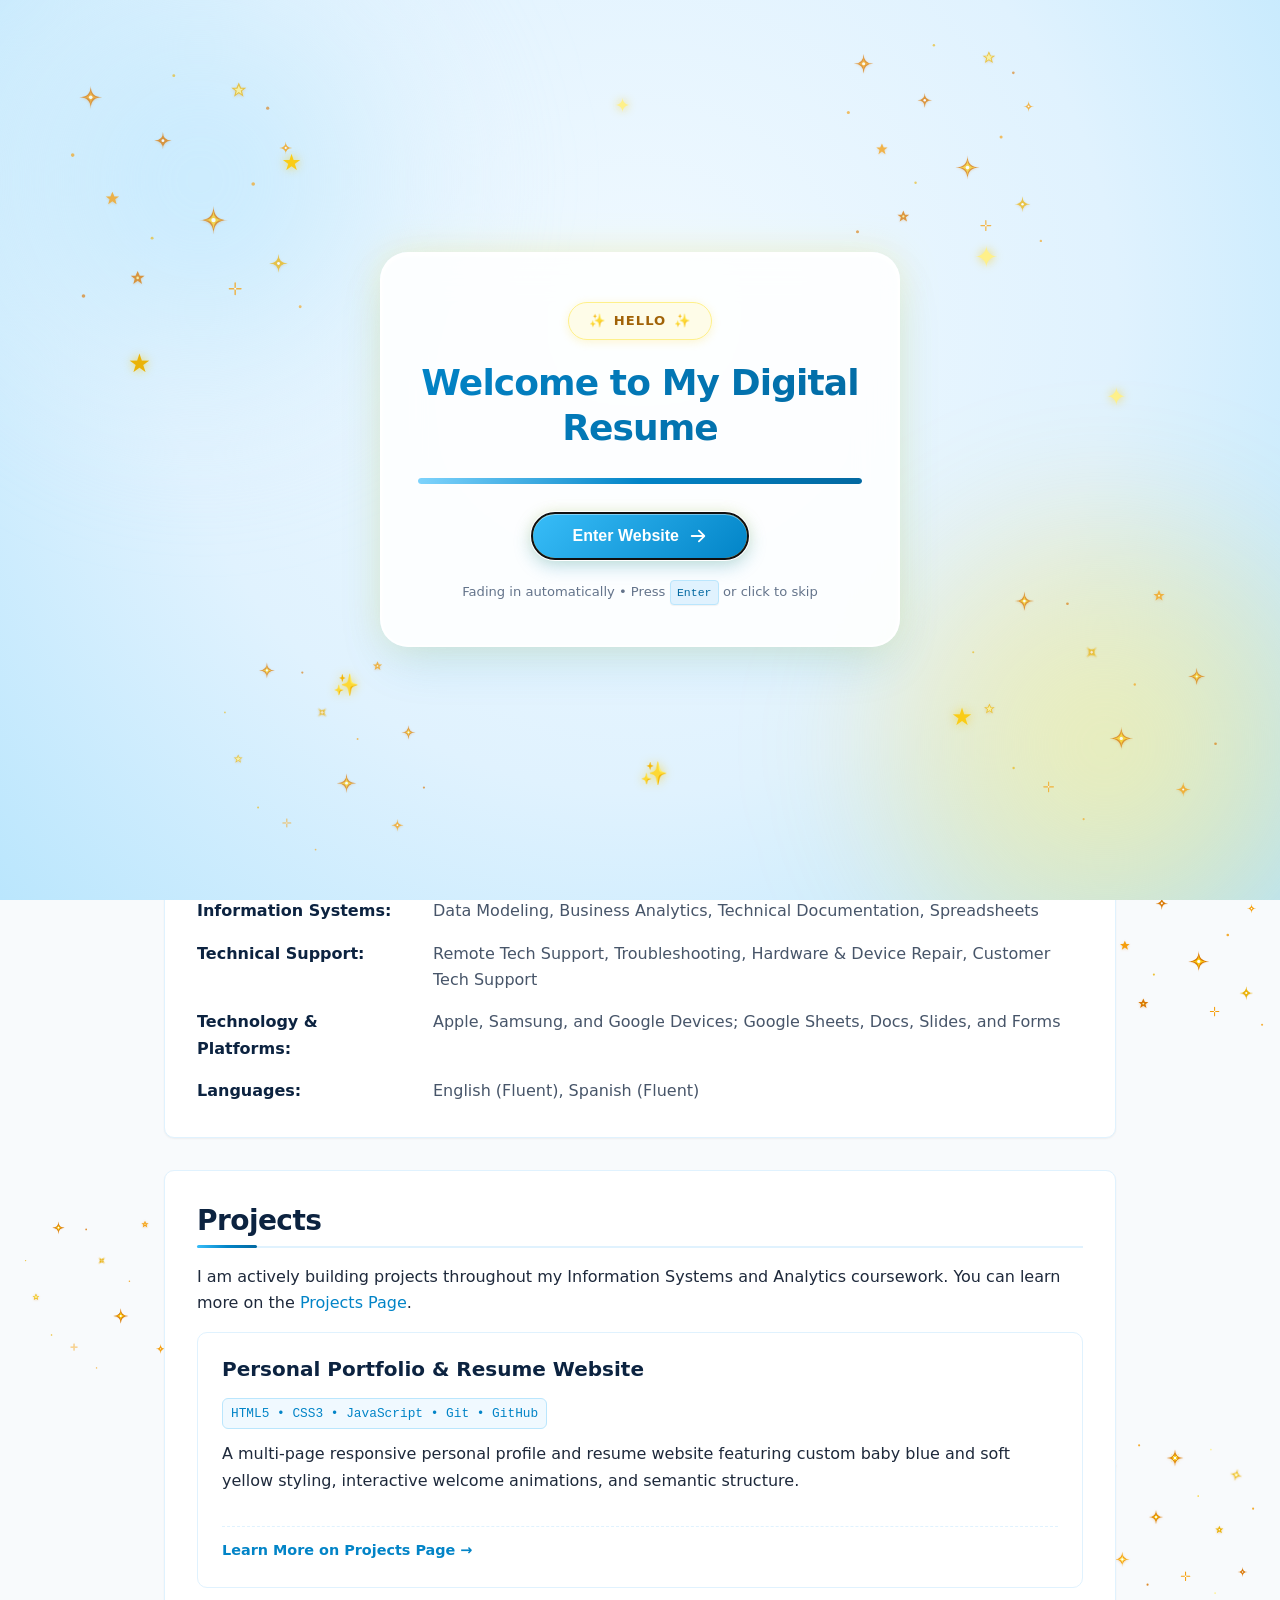
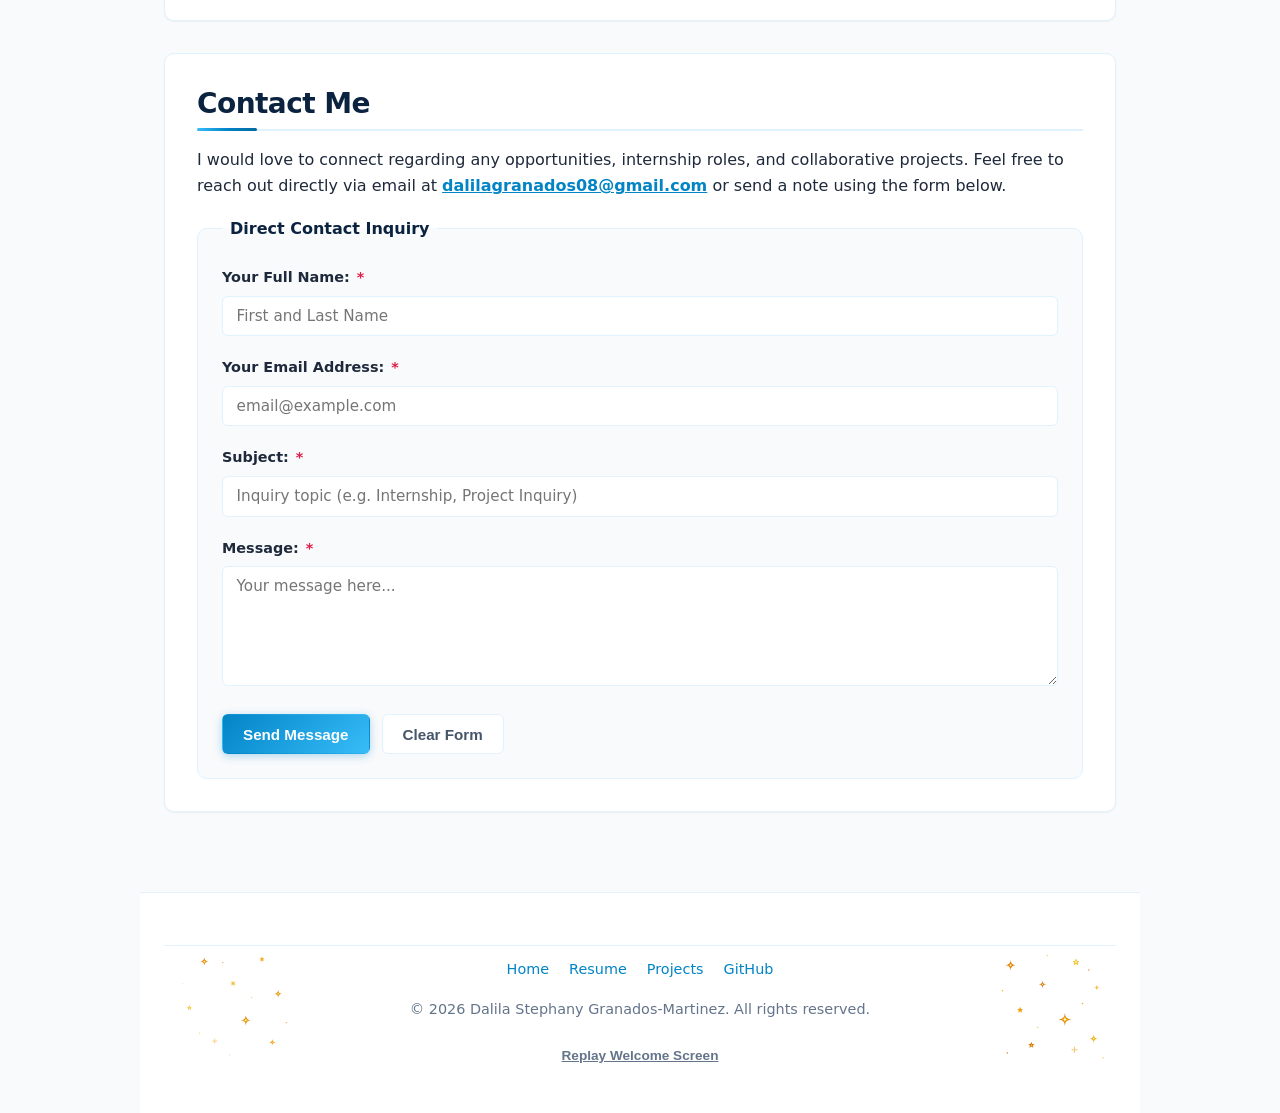
==== commit c851eb81: "Remove Contact navigation tab while preserving contact form email delivery on home page" ====
--- a/index.html
+++ b/index.html
@@ -94,7 +94,6 @@
                 <li><a href="index.html" class="active">Home</a></li>
                 <li><a href="resume.html">Resume</a></li>
                 <li><a href="project.html">Projects</a></li>
-                <li><a href="#contact">Contact</a></li>
             </ul>
         </nav>
     </header>
@@ -227,7 +226,6 @@
             <a href="index.html">Home</a>
             <a href="resume.html">Resume</a>
             <a href="project.html">Projects</a>
-            <a href="#contact">Contact</a>
             <a href="https://github.com/dalila-granados" target="_blank" rel="noopener noreferrer">GitHub</a>
         </nav>
         <p>&copy; 2026 Dalila Stephany Granados-Martinez. All rights reserved.</p>
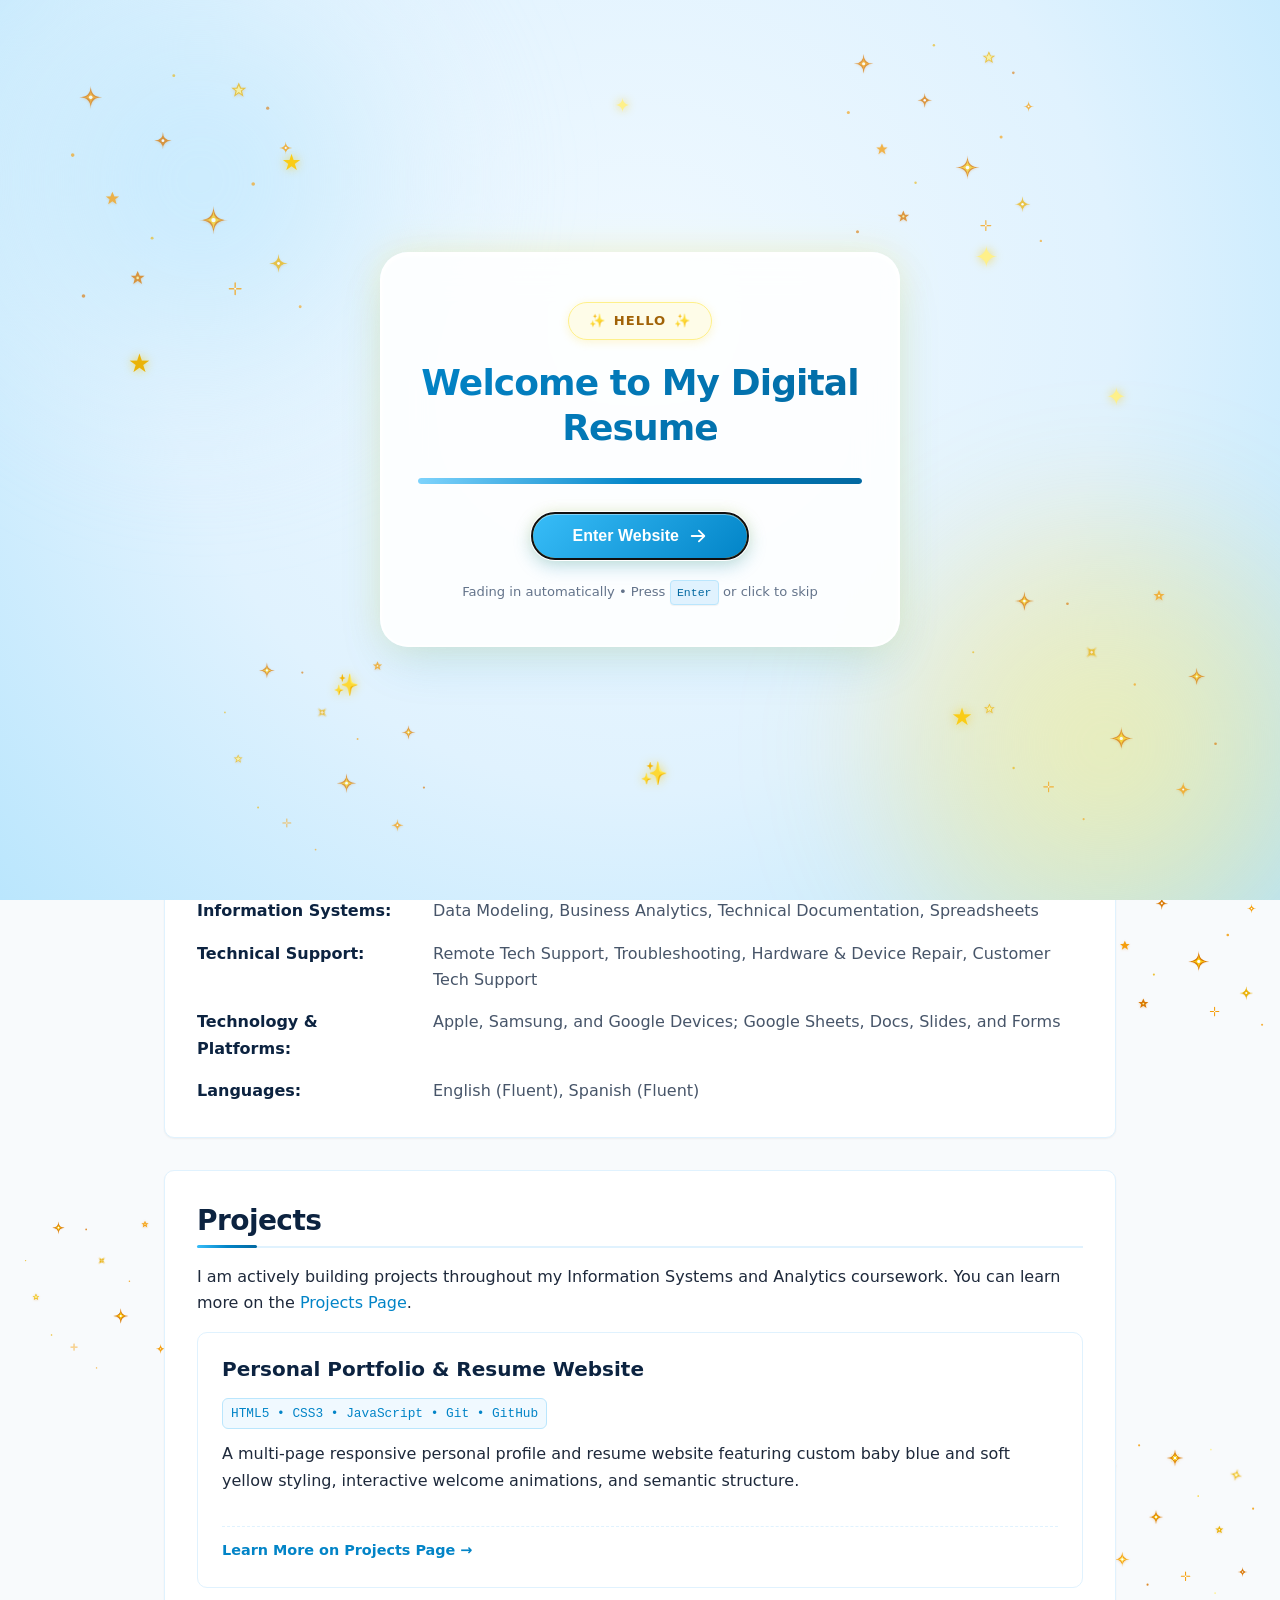
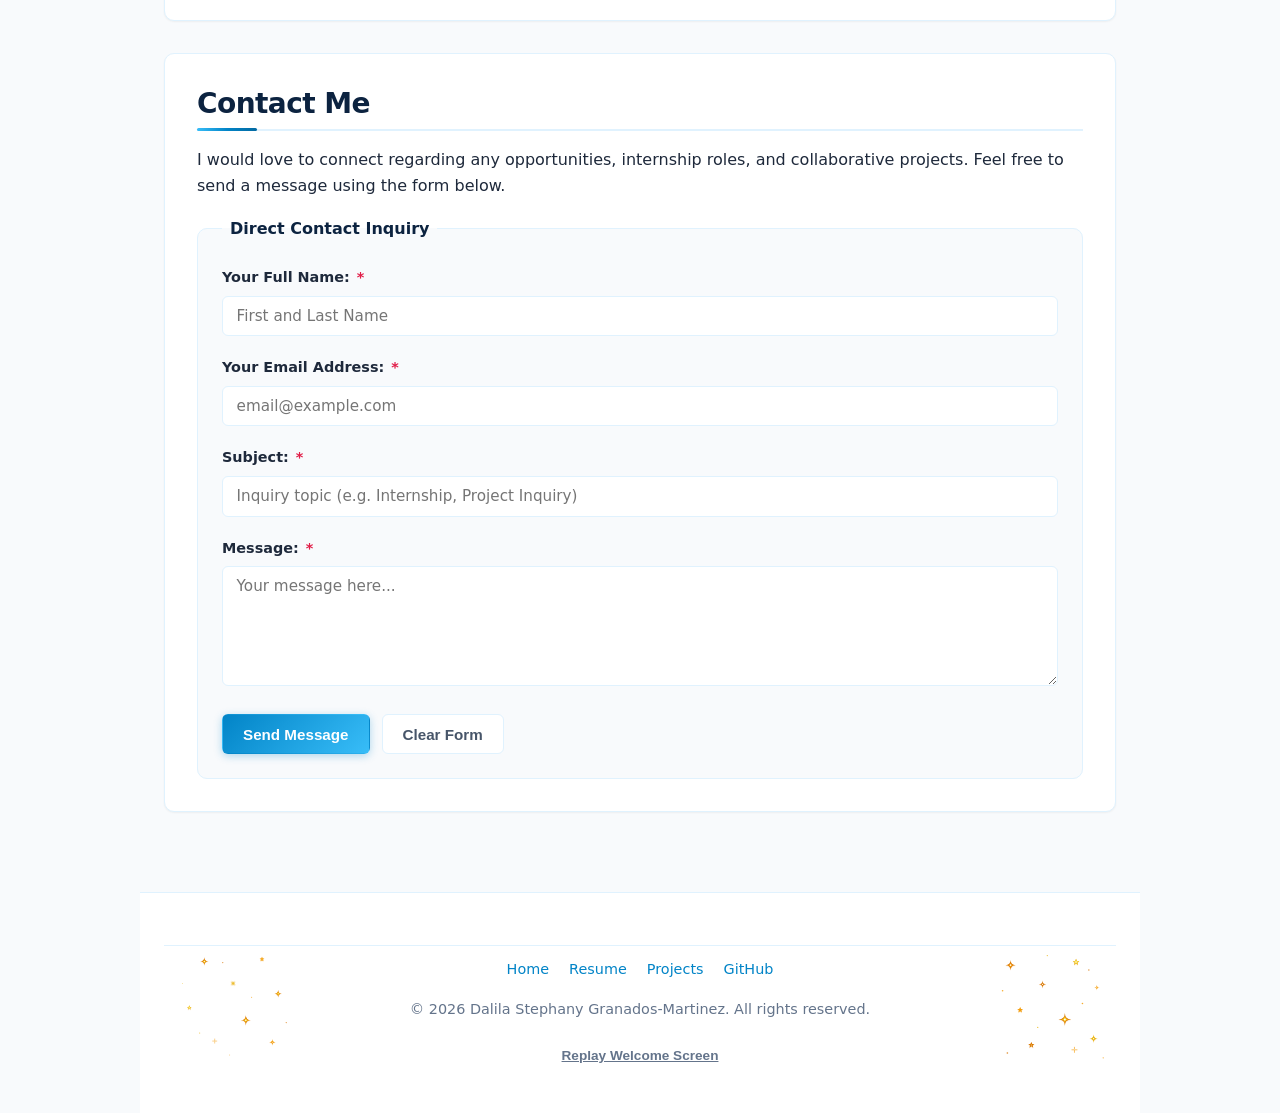
==== commit d66cc55f: "Remove email address text from Contact section and status notification" ====
--- a/index.html
+++ b/index.html
@@ -174,7 +174,7 @@
         <section id="contact" class="contact-section">
             <h2>Contact Me</h2>
             <p>I would love to connect regarding any opportunities, internship roles, and collaborative projects.
-                Feel free to reach out directly via email at <a href="mailto:dalilagranados08@gmail.com" class="direct-email-link">dalilagranados08@gmail.com</a> or send a note using the form below.</p>
+                Feel free to send a message using the form below.</p>
 
             <form id="contact-form" action="https://formsubmit.co/dalilagranados08@gmail.com" method="POST">
                 <!-- FormSubmit Configuration & Anti-Spam -->
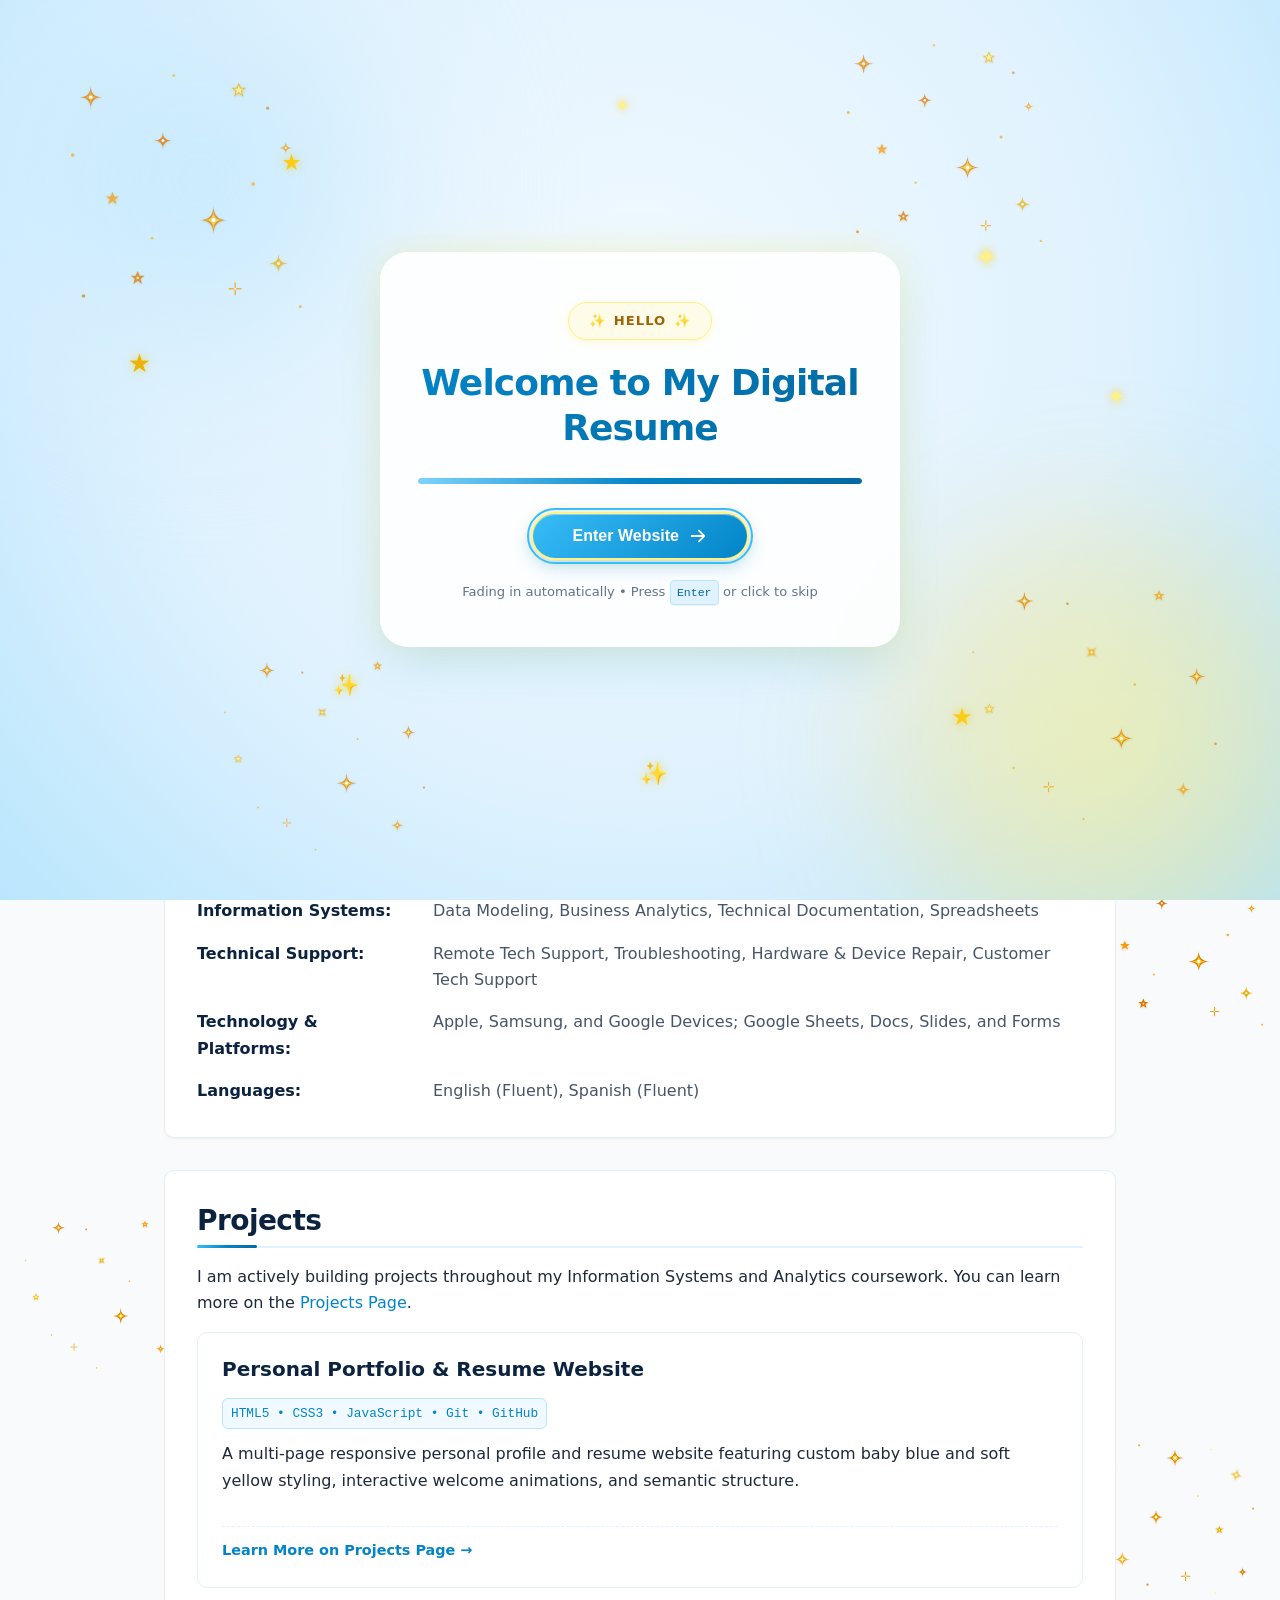
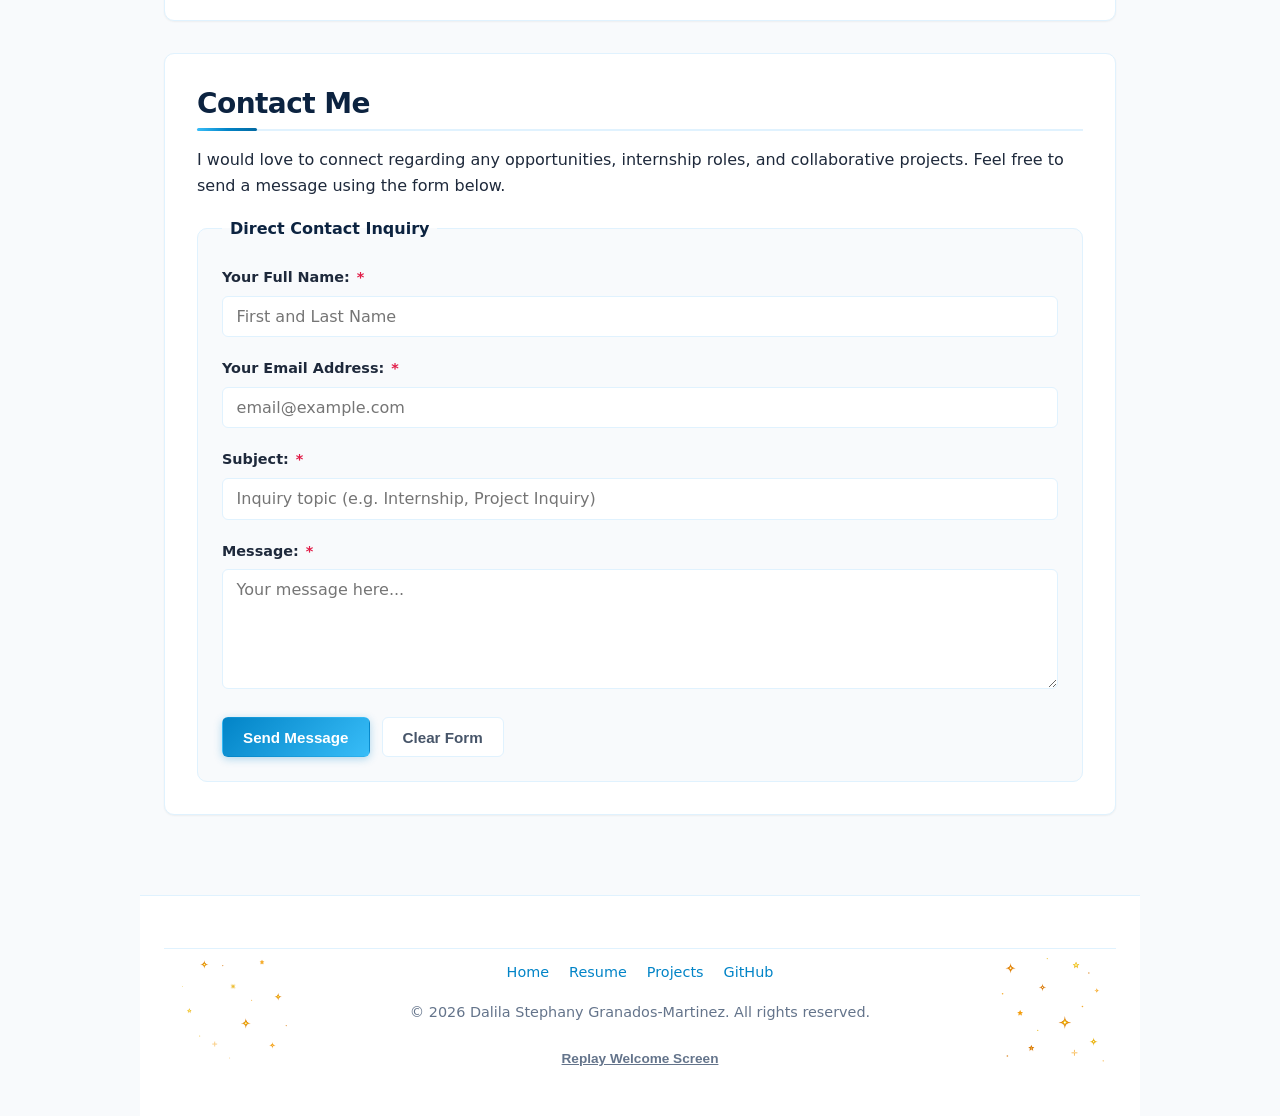
==== commit 0af17d36: "Optimize mobile viewport, add star favicon, consolidate JS listeners, and clean unused CSS" ====
--- a/index.html
+++ b/index.html
@@ -7,7 +7,8 @@
     <meta name="description"
         content="Personal Profile and Portfolio of Dalila Stephany Granados-Martinez, Information Systems and Analytics student at Louisiana State University.">
     <title>Dalila Stephany Granados-Martinez | Home &amp; Profile</title>
-    <link rel="stylesheet" href="styles.css?v=7">
+    <link rel="icon" type="image/svg+xml" href="data:image/svg+xml,%3Csvg xmlns='http://www.w3.org/2000/svg' viewBox='0 0 24 24'%3E%3Cpath fill='%23facc15' stroke='%23d97706' stroke-width='0.5' d='M12 2l2.4 7.2h7.6l-6.2 4.5 2.4 7.3-6.2-4.5-6.2 4.5 2.4-7.3-6.2-4.5h7.6z'/%3E%3C/svg%3E">
+    <link rel="stylesheet" href="styles.css?v=8">
     <noscript>
         <style>
             .welcome-overlay { display: none !important; }
--- a/styles.css
+++ b/styles.css
@@ -64,6 +64,12 @@
     min-height: 100vh;
     display: flex;
     flex-direction: column;
+    overflow-x: hidden;
+}
+
+:focus-visible {
+    outline: 2px solid var(--primary-baby-blue);
+    outline-offset: 2px;
 }
 
 /* Page 1: Home Page Star Constellation */
@@ -554,7 +560,7 @@
     border: 1px solid var(--border-color);
     border-radius: var(--radius-sm);
     font-family: inherit;
-    font-size: 0.95rem;
+    font-size: 1rem;
     background-color: #ffffff;
     color: var(--text-primary);
     transition: border-color var(--transition-fast), box-shadow var(--transition-fast);
@@ -630,16 +636,6 @@
     color: #e11d48;
     font-weight: bold;
     margin-left: 2px;
-}
-
-.direct-email-link {
-    color: var(--primary-color);
-    font-weight: 600;
-    text-decoration: underline;
-}
-
-.direct-email-link:hover {
-    color: var(--primary-hover);
 }
 
 /* Contact Form Live Status Feedback Banner */
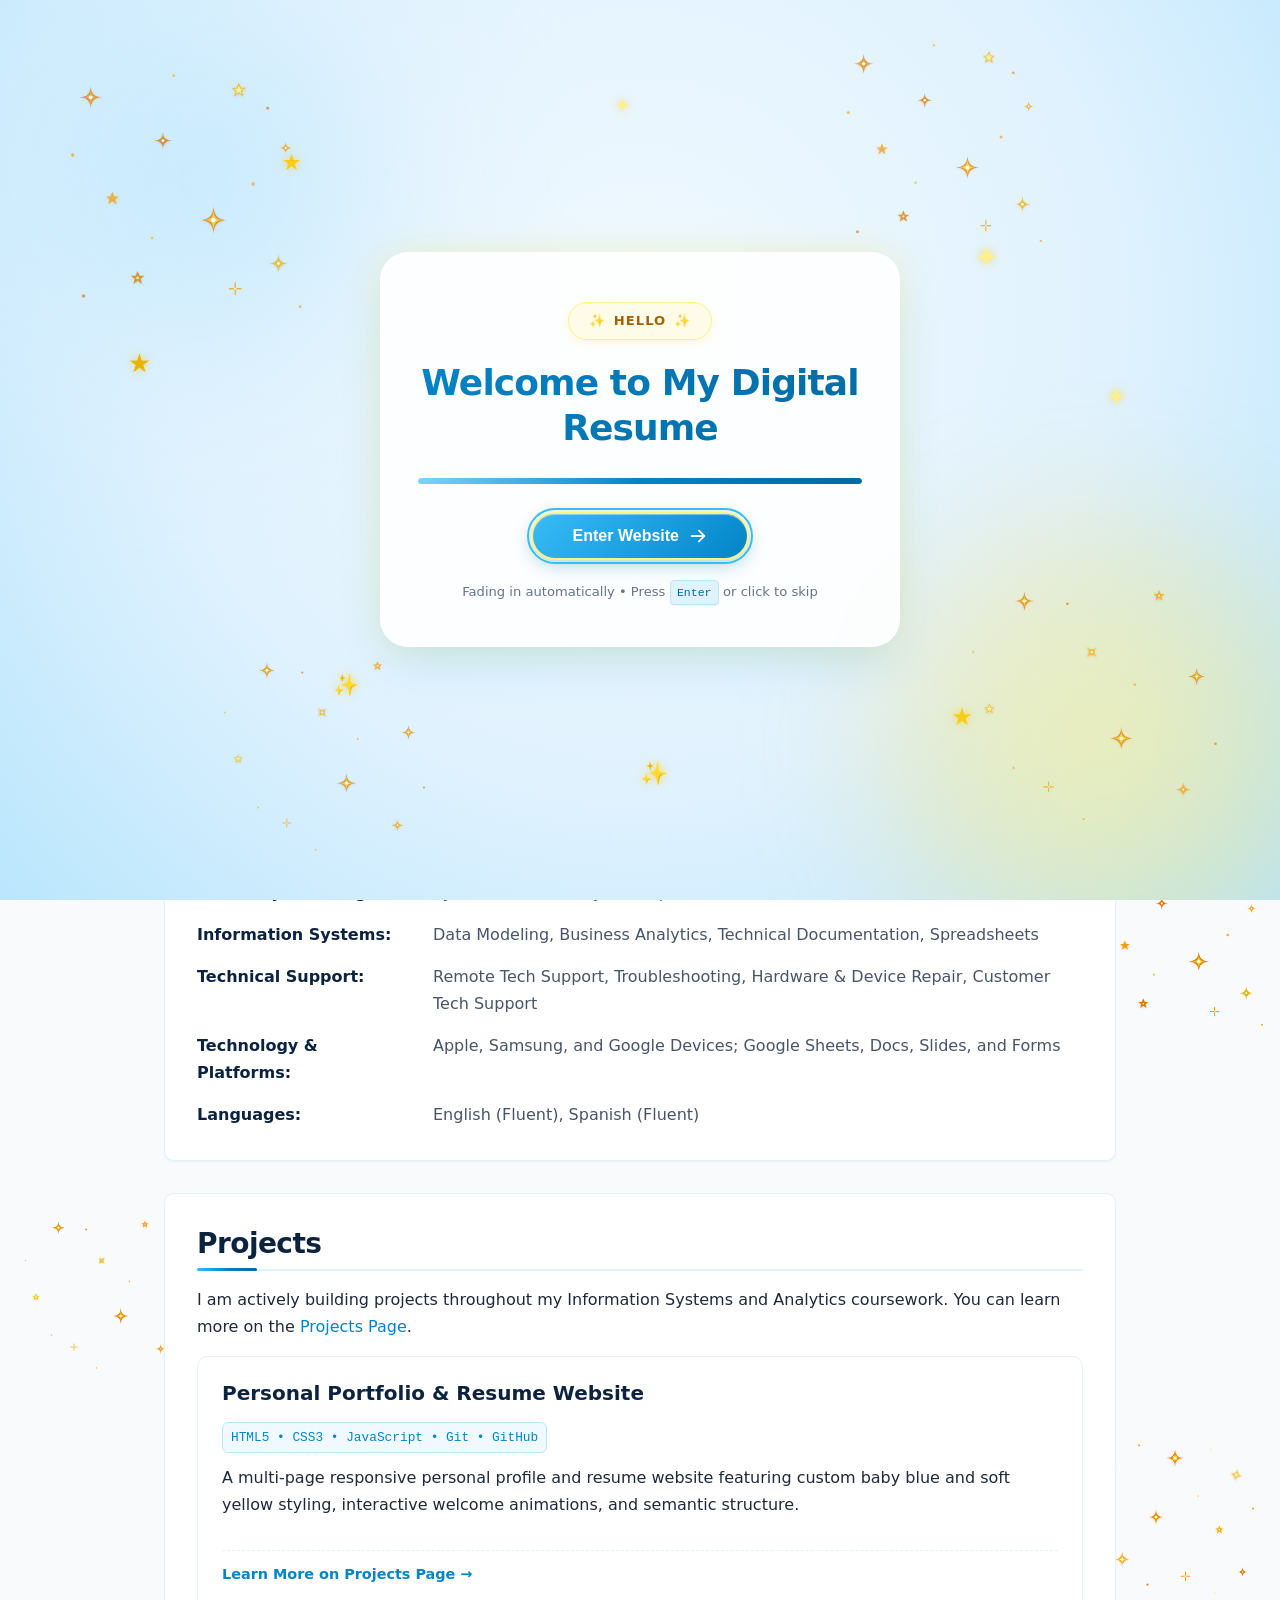
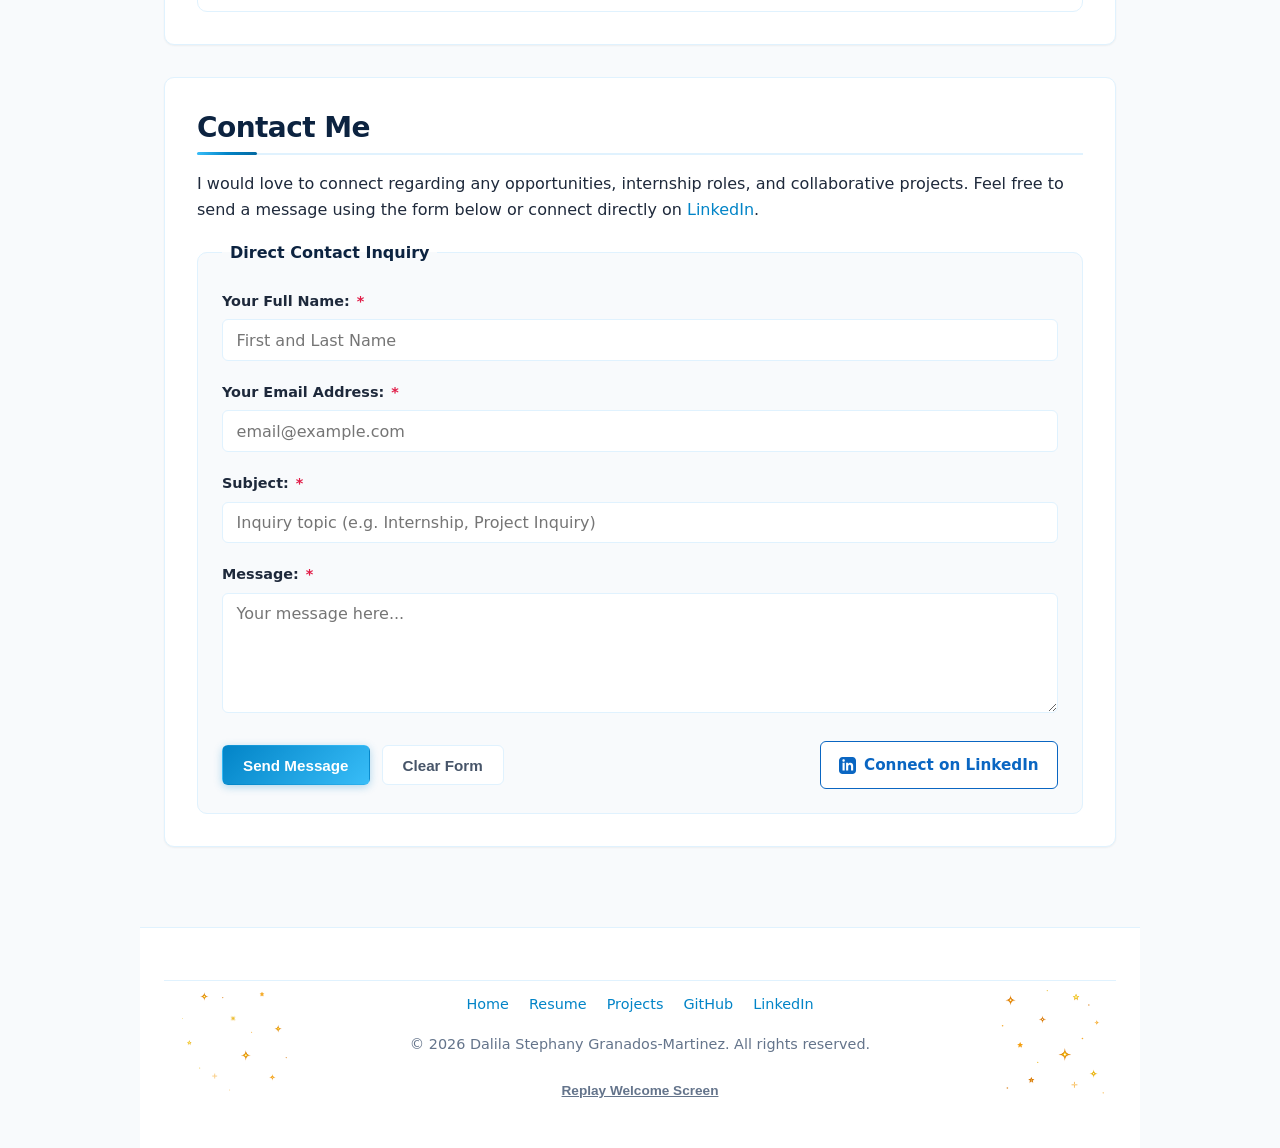
==== commit e631d2e9: "Add direct outbound LinkedIn profile links to contact section, form, header, and footer" ====
--- a/index.html
+++ b/index.html
@@ -8,7 +8,7 @@
         content="Personal Profile and Portfolio of Dalila Stephany Granados-Martinez, Information Systems and Analytics student at Louisiana State University.">
     <title>Dalila Stephany Granados-Martinez | Home &amp; Profile</title>
     <link rel="icon" type="image/svg+xml" href="data:image/svg+xml,%3Csvg xmlns='http://www.w3.org/2000/svg' viewBox='0 0 24 24'%3E%3Cpath fill='%23facc15' stroke='%23d97706' stroke-width='0.5' d='M12 2l2.4 7.2h7.6l-6.2 4.5 2.4 7.3-6.2-4.5-6.2 4.5 2.4-7.3-6.2-4.5h7.6z'/%3E%3C/svg%3E">
-    <link rel="stylesheet" href="styles.css?v=8">
+    <link rel="stylesheet" href="styles.css?v=9">
     <noscript>
         <style>
             .welcome-overlay { display: none !important; }
@@ -85,7 +85,9 @@
                 Location: Baton Rouge, Louisiana &bull;
                 Email: <a href="mailto:dalilagranados08@gmail.com">dalilagranados08@gmail.com</a> &bull;
                 GitHub: <a href="https://github.com/dalila-granados" target="_blank"
-                    rel="noopener noreferrer">github.com/dalila-granados</a>
+                    rel="noopener noreferrer">github.com/dalila-granados</a> &bull;
+                LinkedIn: <a href="https://www.linkedin.com/in/dalila-granados-4bb6a51a4" target="_blank"
+                    rel="noopener noreferrer">linkedin.com/in/dalila-granados</a>
             </p>
         </div>
 
@@ -105,7 +107,7 @@
             <h2>About Me</h2>
             <div class="profile-card">
                 <figure class="profile-avatar">
-                    <img src="headshot.png" alt="Headshot of Dalila Stephany Granados-Martinez" width="160"
+                    <img src="headshot.png?v=2" alt="Headshot of Dalila Stephany Granados-Martinez" width="160"
                         height="160">
                 </figure>
                 <div class="profile-content">
@@ -175,7 +177,8 @@
         <section id="contact" class="contact-section">
             <h2>Contact Me</h2>
             <p>I would love to connect regarding any opportunities, internship roles, and collaborative projects.
-                Feel free to send a message using the form below.</p>
+                Feel free to send a message using the form below or connect directly on
+                <a href="https://www.linkedin.com/in/dalila-granados-4bb6a51a4" target="_blank" rel="noopener noreferrer">LinkedIn</a>.</p>
 
             <form id="contact-form" action="https://formsubmit.co/dalilagranados08@gmail.com" method="POST">
                 <!-- FormSubmit Configuration & Anti-Spam -->
@@ -216,6 +219,12 @@
                             </span>
                         </button>
                         <button type="reset" id="contact-reset-btn">Clear Form</button>
+                        <a href="https://www.linkedin.com/in/dalila-granados-4bb6a51a4" target="_blank" rel="noopener noreferrer" class="btn-linkedin" id="contact-linkedin-btn">
+                            <svg class="linkedin-icon" width="16" height="16" viewBox="0 0 24 24" fill="currentColor" aria-hidden="true">
+                                <path d="M19 0h-14c-2.761 0-5 2.239-5 5v14c0 2.761 2.239 5 5 5h14c2.762 0 5-2.239 5-5v-14c0-2.761-2.238-5-5-5zm-11 19h-3v-11h3v11zm-1.5-12.268c-.966 0-1.75-.79-1.75-1.764s.784-1.764 1.75-1.764 1.75.79 1.75 1.764-.783 1.764-1.75 1.764zm13.5 12.268h-3v-5.604c0-3.368-4-3.113-4 0v5.604h-3v-11h3v1.765c1.396-2.586 7-2.777 7 2.476v6.759z"/>
+                            </svg>
+                            <span>Connect on LinkedIn</span>
+                        </a>
                     </div>
                 </fieldset>
             </form>
@@ -228,6 +237,7 @@
             <a href="resume.html">Resume</a>
             <a href="project.html">Projects</a>
             <a href="https://github.com/dalila-granados" target="_blank" rel="noopener noreferrer">GitHub</a>
+            <a href="https://www.linkedin.com/in/dalila-granados-4bb6a51a4" target="_blank" rel="noopener noreferrer">LinkedIn</a>
         </nav>
         <p>&copy; 2026 Dalila Stephany Granados-Martinez. All rights reserved.</p>
         <p><button type="button" class="footer-replay-btn js-replay-welcome">Replay Welcome Screen</button></p>
--- a/styles.css
+++ b/styles.css
@@ -365,6 +365,9 @@
 }
 
 .profile-avatar img {
+    width: 160px;
+    height: 160px;
+    object-fit: cover;
     border-radius: var(--radius-lg);
     border: 3px solid var(--border-color);
     background-color: var(--bg-main);
@@ -629,6 +632,38 @@
     cursor: not-allowed;
     pointer-events: none;
     box-shadow: none;
+}
+
+/* LinkedIn Connect Button */
+.btn-linkedin {
+    display: inline-flex;
+    align-items: center;
+    gap: 0.5rem;
+    padding: 0.65rem 1.15rem;
+    font-size: 0.95rem;
+    font-weight: 600;
+    color: #0a66c2;
+    background-color: #ffffff;
+    border: 1px solid #0a66c2;
+    border-radius: var(--radius-sm);
+    text-decoration: none;
+    margin-left: auto;
+    transition: all var(--transition-fast);
+}
+
+.btn-linkedin:hover {
+    background-color: #0a66c2;
+    color: #ffffff;
+    box-shadow: 0 4px 12px rgba(10, 102, 194, 0.25);
+    text-decoration: none;
+    transform: translateY(-1px);
+}
+
+.btn-linkedin svg {
+    flex-shrink: 0;
+    width: 17px;
+    height: 17px;
+    fill: currentColor;
 }
 
 /* Required field indicator */
